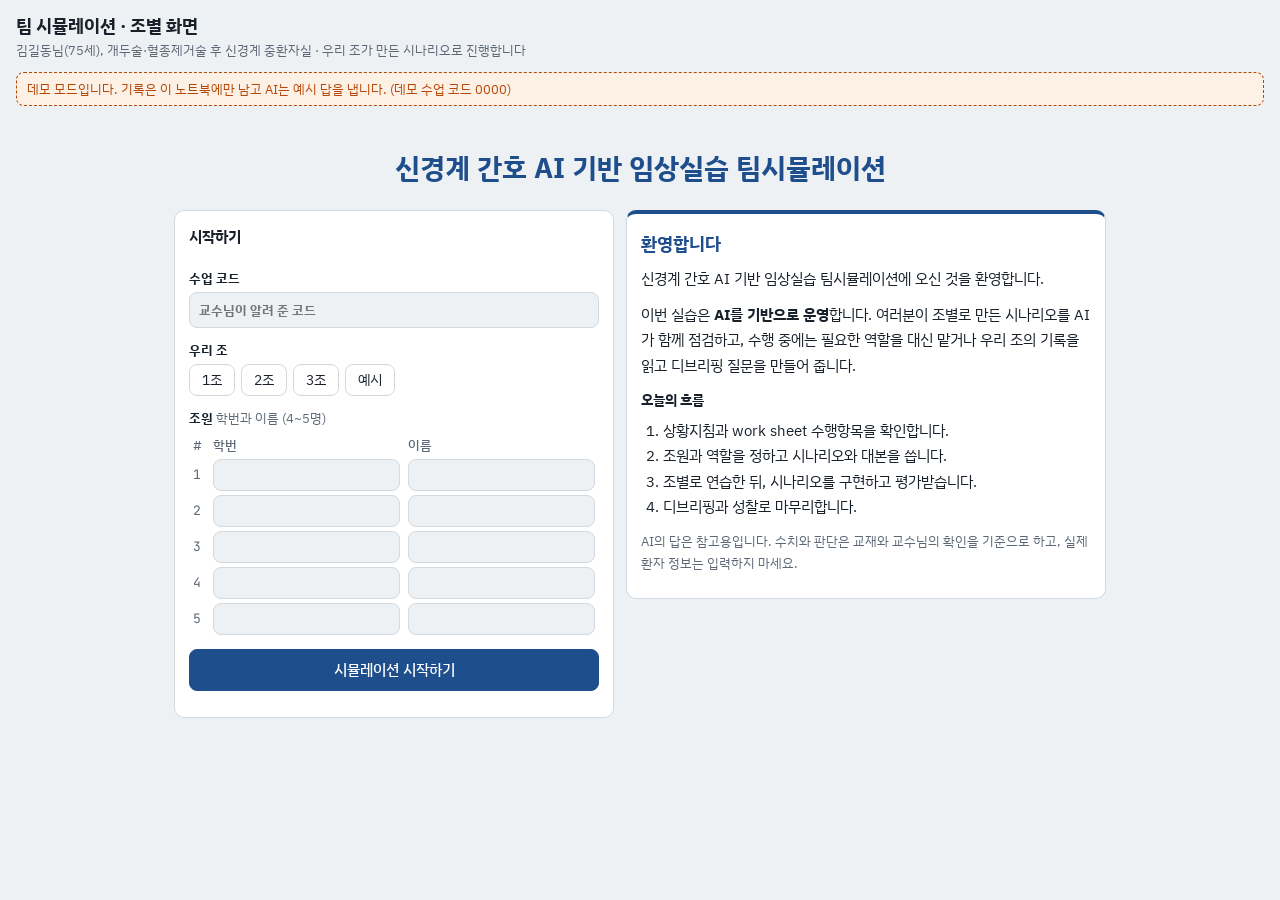
==== index.html @ f8edbc4a "Add files via upload" ====
<!DOCTYPE html>
<html lang="ko">
<head>
<meta charset="utf-8">
<meta name="viewport" content="width=device-width, initial-scale=1">
<title>팀 시뮬레이션 · 조별 화면</title>
<link rel="preconnect" href="https://fonts.googleapis.com">
<link rel="preconnect" href="https://fonts.gstatic.com" crossorigin>
<link href="https://fonts.googleapis.com/css2?family=IBM+Plex+Sans+KR:wght@400;500;700&family=JetBrains+Mono:wght@500;700&display=swap" rel="stylesheet">
<link rel="stylesheet" href="style.css">
</head>
<body>
<div class="wrap">
  <div class="bar">
    <div>
      <h1>팀 시뮬레이션 · 조별 화면</h1>
      <div class="sub">김길동님(75세), 개두술·혈종제거술 후 신경계 중환자실 · 우리 조가 만든 시나리오로 진행합니다</div>
    </div>
    <span class="sub" id="who"></span>
  </div>
  <details class="sched strip" id="schedBox" hidden>
    <summary><span class="lab">일정</span> <span id="schedNow"></span></summary>
    <div class="sub" style="margin:6px 0 2px">510호 · 13:00~17:00</div>
    <div id="schedule"></div>
  </details>
  <div class="demo" id="demoNote" hidden>데모 모드입니다. 기록은 이 노트북에만 남고 AI는 예시 답을 냅니다. (데모 수업 코드 0000)</div>

  <!-- login -->
  <div class="loginwrap" id="login">
    <h2 class="maintitle">신경계 간호 AI 기반 임상실습 팀시뮬레이션</h2>
    <section class="card login">
      <h2>시작하기</h2>
      <label for="code">수업 코드 <input type="text" id="code" inputmode="numeric" autocomplete="off" placeholder="교수님이 알려 준 코드"></label>
      <div>
        <div style="font-size:13px;font-weight:700;margin-bottom:4px">우리 조</div>
        <div class="slots" id="groupPick"></div>
      </div>
      <div>
        <div style="font-size:13px;font-weight:700;margin-bottom:4px">조원 <span class="sub" style="font-weight:400">학번과 이름 (4~5명)</span></div>
        <table class="members" id="members"><thead><tr><th scope="col">#</th><th scope="col">학번</th><th scope="col">이름</th></tr></thead><tbody></tbody></table>
      </div>
      <button class="btn" id="enterBtn" type="button">시뮬레이션 시작하기</button>
      <div class="status" id="loginStatus"></div>
    </section>
    <!-- 환영 인사: 문구는 여기서 바로 고치면 됩니다 -->
    <section class="card welcome" aria-labelledby="welcomeTitle">
      <h2 id="welcomeTitle">환영합니다</h2>
      <p>신경계 간호 AI 기반 임상실습 팀시뮬레이션에 오신 것을 환영합니다.</p>
      <p>이번 실습은 <b>AI를 기반으로 운영</b>합니다. 여러분이 조별로 만든 시나리오를 AI가 함께 점검하고, 수행 중에는 필요한 역할을 대신 맡거나 우리 조의 기록을 읽고 디브리핑 질문을 만들어 줍니다.</p>
      <h3>오늘의 흐름</h3>
      <ol>
        <li>상황지침과 work sheet 수행항목을 확인합니다.</li>
        <li>조원과 역할을 정하고 시나리오와 대본을 씁니다.</li>
        <li>조별로 연습한 뒤, 시나리오를 구현하고 평가받습니다.</li>
        <li>디브리핑과 성찰로 마무리합니다.</li>
      </ol>
      <p class="sub">AI의 답은 참고용입니다. 수치와 판단은 교재와 교수님의 확인을 기준으로 하고, 실제 환자 정보는 입력하지 마세요.</p>
    </section>
  </div>

  <!-- run: 일정 순서의 7단계 탭 -->
  <section id="runBody" class="stage" hidden>
    <nav class="stabs" role="tablist" id="stageTabs" aria-label="수업 단계"></nav>

    <!-- ① 오리엔테이션 -->
    <section class="stage" id="st1" role="tabpanel" hidden>
      <section class="case" aria-label="상황지침">
        <b>상황지침</b> <span class="sub">(술기평가 CPX work sheet · 뇌수술환자 신경계사정)</span>
        <p class="caseText"></p>
      </section>
      <div class="card">
        <h2>수행항목 1~37 <span class="sub">술기 확인 · work sheet</span></h2>
        <div class="skillref" id="skillRef"></div>
      </div>
    </section>

    <!-- ② 조 분배·역할·시나리오 작성 -->
    <section class="stage" id="st2" role="tabpanel" hidden>
      <div class="grid2">
        <div class="card" style="display:grid;gap:8px;align-content:start">
          <h2>조원 역할</h2>
          <div class="sub">역할: 의사, 간호사1(리더), 간호사2, 환자, 보호자. 4명인 조는 간호사 1명입니다.</div>
          <table class="members" id="roleTable"><thead><tr><th scope="col">#</th><th scope="col">조원</th><th scope="col">역할</th></tr></thead><tbody></tbody></table>
          <div class="row"><button class="btn" id="roleSave" type="button">역할 저장</button><span class="status" id="roleStatus"></span></div>
        </div>
        <div class="card" style="display:grid;gap:8px;align-content:start">
          <h2>시나리오 작성</h2>
          <p class="sub" style="margin:0">시나리오 카드의 순서대로 역할표, 장면, 대본을 쓰고 교수님께 제출합니다.</p>
          <div><a class="btn" id="cardLink" target="_blank" rel="noopener">시나리오 카드 열기</a></div>
          <h3 style="margin-top:6px">정해야 하는 사항</h3>
          <div class="sub">우리 조가 정한 항목을 체크하세요. 14:40 점검 때 함께 확인합니다.</div>
          <div id="decideList" style="display:grid;gap:4px"></div>
          <details class="refbox" open>
            <summary><b>학교 자료 기준</b> <span class="sub">의사진료지시서 · 욕창/낙상 측정도구</span></summary>
            <dl class="kv" id="refList"></dl>
          </details>
        </div>
      </div>
    </section>

    <!-- ③ 시나리오 점검 및 확인 -->
    <section class="stage" id="st3" role="tabpanel" hidden>
      <div class="card" id="scSummary" style="display:grid;gap:10px"></div>
    </section>

    <!-- ④ 조별 연습 / ⑤ 구현 및 평가: 같은 시뮬레이션 화면 -->
    <section class="stage" id="stSim" role="tabpanel" hidden>
      <div class="card peerbar" id="peerBar" hidden>
        <div class="row">
          <button class="slot" type="button" id="modeSelf" aria-pressed="true">우리 조 구현</button>
          <button class="slot" type="button" id="modePeer" aria-pressed="false">다른 조 평가</button>
        </div>
        <div class="sub">구현 순서: 1조 → 2조 → 3조 (조마다 약 15분). 우리 조 차례가 아니면 "다른 조 평가"를 누르고, 지금 구현하는 조를 골라 평가합니다. 세 조가 모두 끝나면 ⑥ 욕창·낙상 개인 평가로 갑니다.</div>
      </div>
      <div class="card" id="peerPanel" hidden></div>
      <div class="card runhead" id="runHead">
        <div>
          <div class="row"><b id="runKind" class="pill">연습 1회</b><span class="sub" id="runHint"></span></div>
        </div>
        <div class="row"><button class="btn ghost" id="newRunBtn" type="button">새 연습 회차 시작</button><span class="status" id="runStatus"></span></div>
      </div>
      <div class="card" id="simWait" hidden></div>
      <details class="case" id="simCase"><summary><b>상황지침</b></summary><p class="caseText"></p></details>
      <div class="run" id="simBody">
        <div style="display:grid;gap:12px">
          <div class="monitor" aria-label="환자 모니터">
            <div class="mhead">
              <span><b>김길동</b> <span id="mCase"></span> · <span id="mGroup"></span></span>
              <span class="mclock" id="mClock">14:00</span>
            </div>
            <div class="vitals">
              <div class="v hr" id="v-hr"><div class="lab"><span>HR (ECG)</span><span>/min</span></div><div class="num">--</div><div class="when">연결 전</div></div>
              <div class="v spo2" id="v-spo2"><div class="lab"><span>SpO₂</span><span>%</span></div><div class="num">--</div><div class="when">연결 전</div></div>
              <div class="v bp" id="v-bp"><div class="lab"><span>BP</span><span>mmHg</span></div><div class="num">--</div><div class="when"></div></div>
              <div class="v rr" id="v-rr"><div class="lab"><span>RR</span><span>/min</span></div><div class="num">--</div><div class="when"></div></div>
              <div class="v txt" id="v-gcs"><div class="lab"><span>GCS</span></div><div class="num">--</div><div class="when"></div></div>
              <div class="v txt" id="v-pupil"><div class="lab"><span>동공 R/L</span></div><div class="num">--</div><div class="when"></div></div>
              <div class="v txt" id="v-bst"><div class="lab"><span>BST</span><span>mg/dL</span></div><div class="num">--</div><div class="when"></div></div>
              <div class="v txt" id="v-bt"><div class="lab"><span>BT</span><span>℃</span></div><div class="num">--</div><div class="when"></div></div>
              <div class="v txt wide" id="v-lung"><div class="lab"><span>폐음 (청진)</span></div><div class="num">--</div><div class="when"></div></div>
            </div>
            <div class="measure">
              <button class="mbtn" data-m="ecg" type="button">심전도 연결</button>
              <button class="mbtn" data-m="spo2" type="button">산소포화도 연결</button>
              <button class="mbtn" data-m="pupil" type="button">동공반사 확인</button>
              <button class="mbtn" data-m="vs" type="button">활력징후 측정</button>
              <button class="mbtn" data-m="gcs" type="button">GCS 사정</button>
              <button class="mbtn" data-m="iicp" type="button">IICP 증상 확인</button>
              <button class="mbtn" data-m="lung" type="button">폐 청진</button>
              <button class="mbtn" data-m="bst" type="button">혈당 측정</button>
            </div>
          </div>

          <div class="card" style="display:grid;gap:8px">
            <div class="row" style="justify-content:space-between"><h2 style="margin:0">술기 체크리스트 <span class="sub">work sheet</span></h2><b id="skillCount" style="font-family:var(--font-mono)">0/37</b></div>
            <div class="sub">관찰하는 조원이 수행한 항목을 체크합니다. 모니터 버튼을 누르면 해당 항목은 자동으로 체크됩니다.</div>
            <div id="skillBox" class="skills"></div>
          </div>

          <div class="card" style="display:grid;gap:10px">
            <div class="scenebar">
              <div>
                <div class="sub">진행 (조 리더)</div>
                <div class="scenetitle" id="sceneTitle">장면 1</div>
              </div>
              <div class="steps" id="steps"></div>
              <div class="row">
                <button class="btn ghost" id="prevBtn" type="button">이전 장면</button>
                <button class="btn" id="nextBtn" type="button">다음 장면</button>
              </div>
            </div>
            <div class="row">
              <button class="btn ghost" id="startBtn" type="button">수행 시작</button>
              <span class="status">경과 <b id="elapsed" style="font-family:var(--font-mono)">00:00</b></span>
              <label class="chk"><input type="checkbox" id="memoToggle"> 우리 조 진행표 보기</label>
            </div>
            <dl class="memo" id="memo" hidden></dl>
          </div>
        </div>

        <div style="display:grid;gap:12px">
          <div class="card aibox">
            <h2>AI가 맡은 역할</h2>
            <div id="aiNone" class="empty" hidden>우리 조는 모든 역할을 학생이 맡았습니다.</div>
            <div id="aiArea" style="display:grid;gap:8px">
              <div class="slots" id="aiRoles"></div>
              <div class="aisay"><span class="who" id="aiWho">AI 역할</span><span id="aiText">간호사가 한 말을 아래에 입력하면 이 역할이 답합니다.</span></div>
              <form id="aiForm" class="row" style="flex-wrap:nowrap">
                <label for="aiInput" style="position:absolute;left:-9999px">간호사가 한 말</label>
                <input type="text" id="aiInput" placeholder="간호사가 한 말 (예: 어제 저녁 식사는 얼마나 드셨나요?)">
                <button class="btn ai" type="submit" id="aiSend">답하기</button>
              </form>
              <label class="chk"><input type="checkbox" id="speakToggle"> 답을 소리로 읽기</label>
            </div>
          </div>

          <div class="card" style="display:grid;gap:8px">
            <h2>관찰 메모</h2>
            <div class="row" style="flex-wrap:nowrap">
              <label for="noteBox" style="position:absolute;left:-9999px">관찰 메모</label>
              <input type="text" id="noteBox" placeholder="예: 보호자에게 혈당 결과를 설명함">
              <button class="btn ghost" id="noteBtn" type="button">기록</button>
            </div>
            <div class="loglist" id="logList"></div>
            <div class="status" id="syncStatus"></div>
          </div>
        </div>
      </div>
    </section>

    <!-- ⑥ 욕창·낙상 개인 평가 -->
    <section class="stage" id="st6" role="tabpanel" hidden>
      <section class="case" aria-label="욕창·낙상 체크용 상황지침">
        <b>상황지침</b> <span class="sub">(욕창·낙상 체크용 · 측정도구로 각자 평가합니다)</span>
        <p id="assessCase"></p>
      </section>
      <div class="grid2">
        <div class="card" style="display:grid;gap:8px;align-content:start">
          <h2>개인 평가 <span class="sub">Braden Scale · Morse Fall Scale</span></h2>
          <div class="sub">조원마다 "입력하기"를 눌러 각자 채점합니다. 모두 제출하기 전에는 다른 조원의 점수가 보이지 않습니다.</div>
          <div id="assessMembers" class="amembers"></div>
          <div id="assessForm" hidden></div>
          <div class="status" id="assessStatus"></div>
        </div>
        <div class="card" style="display:grid;gap:8px;align-content:start">
          <h2>조원 점수 비교 <span class="sub">조 최종 점수 정하기</span></h2>
          <div id="assessCompare"></div>
        </div>
      </div>
    </section>

    <!-- ⑦ 디브리핑 및 성찰 -->
    <section class="stage" id="st7" role="tabpanel" hidden>
      <div class="grid2">
        <div class="card" style="display:grid;gap:8px;align-content:start">
          <h2>디브리핑 <span class="sub">실습보고서 항목4 순서</span></h2>
          <div class="status" id="dbBasis"></div>
          <div id="peerResult" class="assessbox"></div>
          <div id="dbWait" hidden></div>
          <div id="dbMain" style="display:grid;gap:8px">
            <div id="fixed"></div>
            <div class="row"><button class="btn ai" id="debriefBtn" type="button">AI 디브리핑 질문 더 받기</button></div>
            <div class="debrief" id="debrief" hidden></div>
          </div>
        </div>
        <div class="card" style="display:grid;gap:10px;align-content:start">
          <h2>자기성찰 <span class="sub">실습보고서 항목5</span></h2>
          <div class="sub">여기 쓴 내용은 ⑧에서 실습보고서 초안을 복사할 때 함께 들어갑니다. 이 노트북에만 저장됩니다.</div>
          <div id="reflBox" class="refl"></div>
        </div>
      </div>
    </section>

    <!-- ⑧ 정리 및 마무리 -->
    <section class="stage" id="st8" role="tabpanel" hidden>
      <div class="card" style="display:grid;gap:10px;max-width:760px">
        <h2>정리 및 마무리</h2>
        <div class="status" id="closeBasis"></div>
        <ol class="qlist">
          <li>아래 버튼으로 실습보고서 초안을 복사해 보고서 파일에 붙여 넣습니다.</li>
          <li>항목3 간호과정과 간호기록지(S·O·A·P·I·E)를 수행 기록을 근거로 정리합니다.</li>
          <li>SBAR는 조가 미리 쓴 예상 인수인계입니다. 실제로 한 인수인계로 고쳐 씁니다.</li>
          <li>자기성찰의 나의 장점·보완할 점은 학생별로 작성합니다.</li>
        </ol>
        <div class="row"><button class="btn" id="copyBtn" type="button">실습보고서 초안 복사</button><span class="status" id="copyStatus"></span></div>
      </div>
    </section>
  </section>
</div>
<script src="config.js"></script>
<script src="common.js"></script>
<script>
(function(){
  const $ = id => document.getElementById(id);
  const pad = n => String(n).padStart(2,"0");
  const store = {
    get(k, d){ try{ const v = JSON.parse(localStorage.getItem(k)); return v == null ? d : v; }catch(e){ return d; } },
    set(k, v){ try{ localStorage.setItem(k, JSON.stringify(v)); }catch(e){} }
  };

  // 지금 시각 (확인용: 주소에 ?now=2026-11-11T15:10 을 붙이면 그 시각부터 흐름)
  const T0 = Date.now(), NOW_Q = (/[?&]now=([\d\-T:]+)/.exec(location.search) || [])[1];
  const nowD = () => { if (NOW_Q){ const d = new Date(NOW_Q); if (!isNaN(d)) return new Date(d.getTime() + Date.now() - T0); } return new Date(); };
  const dayKey = d => d.getFullYear() + "-" + pad(d.getMonth()+1) + "-" + pad(d.getDate());
  const hmOf = d => pad(d.getHours()) + ":" + pad(d.getMinutes());
  const WED = "2026-11-11", THU = "2026-11-12";

  const CARD_URL = "https://claude.ai/artifact/PKDr3mEF76buugYnXVXsKy";
  const ROLES = ["의사","간호사1(리더)","간호사2","환자","보호자"];
  const DECIDE = ["활력징후","동공반사 결과","GCS 및 의식상태","IICP 증상 여부","폐음 (crackle 또는 wheezing)","BST 수치에 따른 RI sliding 수치"];
  const STAGES = [
    {n:1, mark:"①", title:"오리엔테이션", time:"13:00"},
    {n:2, mark:"②", title:"역할·시나리오 작성", time:"13:20"},
    {n:3, mark:"③", title:"시나리오 점검", time:"14:40"},
    {n:4, mark:"④", title:"조별 연습", time:"15:00"},
    {n:5, mark:"⑤", title:"구현 및 평가", time:"15:40"},
    {n:6, mark:"⑥", title:"욕창·낙상 개인 평가", time:"⑤ 뒤"},
    {n:7, mark:"⑦", title:"디브리핑 및 성찰", time:"16:30"},
    {n:8, mark:"⑧", title:"정리 및 마무리", time:"16:50"}
  ];
  const WED_ROW_STAGE = [1,2,3,3,4,5,7,8]; // SCHEDULE 수요일 줄 → 단계 (휴식은 ③에 포함, ⑥ 개인 평가는 ⑤ 시간 안에서 학생이 엶)

  let code = "", group = null, sc = null, run = null, stage = 0, lastAuto = null, lastErr = "";
  const runs = {practice:null, eval:null};
  const queue = []; let sending = false;

  if (TS.DEMO) $("demoNote").hidden = false;
  try{ code = localStorage.getItem("teamSim:code") || ""; group = localStorage.getItem("teamSim:group"); }catch(e){}
  $("code").value = code;
  // 조별 카드 링크 (config.js CARD_URLS) → 없으면 원본 카드
  const cardUrl = () => ((window.TEAM_SIM_CONFIG || {}).CARD_URLS || {})[group] || CARD_URL;
  $("cardLink").href = cardUrl();
  $("cardLink").addEventListener("click", () => { $("cardLink").href = cardUrl(); });
  document.querySelectorAll(".caseText").forEach(p => p.textContent = TS.CASE.text);
  $("mCase").textContent = TS.CASE.short;
  $("assessCase").textContent = TS.ASSESS_CASE;
  [["의사 오더", TS.REF.order], ["RI sliding", TS.REF.ri]].forEach(([k, v]) => {
    const dt = document.createElement("dt"); dt.textContent = k; const dd = document.createElement("dd"); dd.textContent = v; $("refList").append(dt, dd);
  });

  // ---------- login ----------
  function drawGroups(){
    const box = $("groupPick"); box.innerHTML = "";
    TS.GROUPS.forEach(g => {
      const b = document.createElement("button"); b.type = "button"; b.className = "slot"; b.textContent = g.label;
      b.setAttribute("aria-pressed", String(g.id === group));
      b.onclick = () => { group = g.id; drawGroups(); };
      box.appendChild(b);
    });
  }
  drawGroups();

  // 조원 (학번·이름, 역할은 ②에서)
  let members = store.get("teamSim:members", []);
  (function drawMembers(){
    const tb = $("members").querySelector("tbody");
    for (let i=0;i<5;i++){
      const m = members[i] || {}, tr = document.createElement("tr");
      const n = document.createElement("td"); n.textContent = i+1;
      const a = document.createElement("td"), b = document.createElement("td");
      const id = document.createElement("input"); id.type = "text"; id.inputMode = "numeric"; id.autocomplete = "off"; id.className = "mId"; id.value = m.id || ""; id.setAttribute("aria-label", (i+1) + "번 조원 학번");
      const nm = document.createElement("input"); nm.type = "text"; nm.autocomplete = "off"; nm.className = "mName"; nm.value = m.name || ""; nm.setAttribute("aria-label", (i+1) + "번 조원 이름");
      a.appendChild(id); b.appendChild(nm); tr.append(n, a, b); tb.appendChild(tr);
    }
  })();
  function readMembers(){
    const ids = [...document.querySelectorAll("#members .mId")], names = [...document.querySelectorAll("#members .mName")];
    const list = [], half = [];
    ids.forEach((el,i) => {
      const id = el.value.trim(), name = names[i].value.trim();
      if (id && name){ const old = members.find(o => o.id === id) || {}; list.push({id, name, role: old.role || ""}); }
      else if (id || name) half.push(i+1);
    });
    return {list, half};
  }
  const membersText = () => "조원: " + members.map(m => m.id + " " + m.name + (m.role ? " [" + m.role + "]" : "")).join(", ");
  const groupLabel = () => (TS.GROUPS.find(g => g.id === group) || {}).label || "";
  const setWho = () => $("who").textContent = groupLabel() + (sc && sc.groupName ? " · " + sc.groupName : "");

  // 일정 줄: 지금·다음 일정, 펼치면 전체
  function drawSchedule(){
    const now = nowD(), today = dayKey(now), hm = hmOf(now);
    const days = TS.SCHEDULE.filter(d => d.date === today);
    const show = days.length ? days : TS.SCHEDULE;
    const sum = $("schedNow"); sum.innerHTML = "";
    const put = (txt, cls) => { const s = document.createElement(cls === "b" ? "b" : "span"); if (cls && cls !== "b") s.className = cls; s.textContent = txt; sum.appendChild(s); };
    if (!days.length){ put("11/11(수) · 11/12(목) 일정 보기", "nx"); }
    else {
      const rows = days[0].rows, cur = rows.find(r => hm >= r[0] && hm < r[1]), nxt = rows.find(r => r[0] > hm);
      if (cur){ put("지금 " + cur[0] + "~" + cur[1] + " ", ""); put(cur[2], "b"); }
      else if (nxt) put("수업 전 ", "");
      else put("오늘 일정이 끝났습니다", "");
      if (nxt) put(" · 다음 " + nxt[0] + " " + nxt[2], "nx");
    }
    const box = $("schedule"); box.innerHTML = "";
    show.forEach(d => {
      const h = document.createElement("h3"); h.textContent = d.label; box.appendChild(h);
      const t = document.createElement("table");
      d.rows.forEach(([s,e,txt,note]) => {
        const tr = document.createElement("tr"); if (d.date === today && hm >= s && hm < e) tr.className = "now";
        const a = document.createElement("td"); a.textContent = s + "~" + e;
        const b = document.createElement("td"); b.textContent = txt;
        if (note){ const n = document.createElement("div"); n.className = "note"; n.textContent = note; b.appendChild(n); }
        tr.append(a, b); t.appendChild(tr);
      });
      box.appendChild(t);
    });
  }
  drawSchedule();

  $("enterBtn").addEventListener("click", async () => {
    code = $("code").value.trim();
    if (!code || !group){ $("loginStatus").textContent = "수업 코드와 조를 고르세요."; return; }
    const rm = readMembers();
    if (rm.half.length){ $("loginStatus").textContent = rm.half.join(", ") + "번 줄의 학번과 이름을 모두 쓰세요."; return; }
    if (!rm.list.length){ $("loginStatus").textContent = "조원의 학번과 이름을 쓰세요."; return; }
    members = rm.list;
    $("enterBtn").disabled = true; $("loginStatus").textContent = "불러오는 중…";
    const r = await TS.call("getScenario", {code, g:group});
    $("enterBtn").disabled = false;
    if (!r.ok){ $("loginStatus").textContent = TS.errText(r.error); return; }
    // 13:00에는 시나리오가 없으므로 확정 여부는 ③④⑤에서 확인
    sc = r.scenario || null;
    try{ localStorage.setItem("teamSim:code", code); localStorage.setItem("teamSim:group", group); }catch(e){}
    store.set("teamSim:members", members);
    $("login").hidden = true; $("runBody").hidden = false; $("schedBox").hidden = false;
    setWho(); drawSkillRef();
    lastAuto = stageForNow();
    showStage(lastAuto || (dayKey(nowD()) === THU ? 4 : 1));
  });

  // ---------- 단계 탭 ----------
  function stageForNow(){
    const d = nowD(), hm = hmOf(d);
    if (dayKey(d) !== WED) return null; // 목요일은 세부 일정 미정 → 처음에 ④를 열고 학생이 고름
    const rows = TS.SCHEDULE.find(x => x.date === WED).rows;
    if (hm < rows[0][0]) return 1;
    const i = rows.findIndex(r => hm >= r[0] && hm < r[1]);
    return i >= 0 ? WED_ROW_STAGE[i] : 7;
  }
  function drawTabs(){
    const nav = $("stageTabs"); nav.innerHTML = "";
    const thu = dayKey(nowD()) === THU, auto = stageForNow();
    STAGES.filter(s => !thu || s.n >= 4).forEach(s => {
      const b = document.createElement("button"); b.type = "button"; b.className = "stab"; b.setAttribute("role", "tab");
      b.setAttribute("aria-selected", String(s.n === stage));
      b.setAttribute("aria-controls", s.n === 4 || s.n === 5 ? "stSim" : "st" + s.n);
      const t = document.createElement("span"); t.className = "tt"; t.textContent = s.mark + " " + s.title;
      const m = document.createElement("small"); m.textContent = (thu ? "" : s.time) + (s.n === auto ? " · 지금" : "");
      b.append(t, m); b.onclick = () => showStage(s.n); nav.appendChild(b);
    });
  }
  function showStage(n){
    stage = n; drawTabs();
    ["st1","st2","st3","stSim","st6","st7","st8"].forEach(id => $(id).hidden = true);
    if (n === 4 || n === 5){ $("stSim").hidden = false; enterSim(n === 5 ? "eval" : "practice"); }
    else $("st" + n).hidden = false;
    if (n === 2) drawPrep();
    if (n === 3) drawSummary();
    if (n === 6) drawAssess();
    if (n === 7) drawDebrief();
    if (n === 8) drawClose();
  }
  // 수업 날에는 시각이 바뀌면 그 단계 탭을 엶 (그 사이에는 학생이 다른 탭을 눌러 볼 수 있음)
  setInterval(() => {
    drawSchedule();
    if ($("runBody").hidden) return;
    const s = stageForNow();
    if (s && s !== lastAuto){ lastAuto = s; showStage(s); } else drawTabs();
  }, 30000);

  // 시나리오 확정 전 안내
  async function reloadScenario(){
    const r = await TS.call("getScenario", {code, g:group});
    if (!r.ok){ lastErr = TS.errText(r.error); return false; }
    lastErr = "";
    if (r.scenario){ sc = r.scenario; setWho(); return true; }
    return false;
  }
  function waitBox(el, what){
    el.innerHTML = "";
    const d = document.createElement("div"); d.className = "waitbox";
    const h = document.createElement("b"); h.textContent = "교수님 확인 중";
    const p = document.createElement("p"); p.textContent = "교수님이 우리 조 시나리오를 확인하고 있습니다. " + what + " 확정되었다고 들으면 새로고침을 누르세요.";
    const b = document.createElement("button"); b.type = "button"; b.className = "btn"; b.textContent = "새로고침";
    const s = document.createElement("span"); s.className = "status";
    b.onclick = async () => {
      b.disabled = true; s.textContent = "확인 중…";
      const ok = await reloadScenario();
      b.disabled = false;
      if (ok) showStage(stage); else s.textContent = lastErr || "아직 확정되지 않았습니다.";
    };
    const r = document.createElement("div"); r.className = "row"; r.append(b, s);
    d.append(h, p, r); el.appendChild(d);
  }

  // ---------- ① 술기 확인 ----------
  function drawSkillRef(){
    const box = $("skillRef"); box.innerHTML = "";
    TS.SKILLS.forEach(s => {
      const h = document.createElement("h3"); h.textContent = s.sec + " (" + s.items[0][0] + "~" + s.items[s.items.length-1][0] + ")" + (s.indiv ? " · ⑥ 개인 평가로 측정도구를 이용해 각자 평가" : " · 팀 시뮬레이션");
      const ol = document.createElement("ol"); ol.start = s.items[0][0];
      s.items.forEach(([, txt]) => { const li = document.createElement("li"); li.textContent = txt; ol.appendChild(li); });
      box.append(h, ol);
    });
  }

  // ---------- ② 역할·시나리오 작성 ----------
  function drawPrep(){
    const tb = $("roleTable").querySelector("tbody"); tb.innerHTML = "";
    members.forEach((m, i) => {
      const tr = document.createElement("tr");
      const n = document.createElement("td"); n.textContent = i+1;
      const a = document.createElement("td"); a.textContent = m.id + " " + m.name;
      const b = document.createElement("td");
      const sel = document.createElement("select"); sel.className = "rolesel"; sel.setAttribute("aria-label", m.name + " 역할");
      ["", ...ROLES].forEach(r => { const o = document.createElement("option"); o.value = r; o.textContent = r || "역할 고르기"; sel.appendChild(o); });
      sel.value = m.role || ""; sel.onchange = () => { m.role = sel.value; $("roleStatus").textContent = "저장하지 않음"; };
      b.appendChild(sel); tr.append(n, a, b); tb.appendChild(tr);
    });
    const key = "teamSim:decide:" + group, done = store.get(key, []);
    const box = $("decideList"); box.innerHTML = "";
    DECIDE.forEach((t, i) => {
      const lab = document.createElement("label"); lab.className = "chk";
      const cb = document.createElement("input"); cb.type = "checkbox"; cb.checked = !!done[i];
      cb.onchange = () => { done[i] = cb.checked; store.set(key, done); };
      lab.append(cb, document.createTextNode(t)); box.appendChild(lab);
    });
  }
  $("roleSave").addEventListener("click", () => {
    const used = members.map(m => m.role).filter(Boolean);
    const dup = used.filter((r, i) => used.indexOf(r) !== i);
    store.set("teamSim:members", members);
    // 이미 시작한 회차가 있으면 바뀐 역할을 교수님 화면에도 보냄
    [runs.practice, runs.eval].forEach(r => { if (r) addLog("members", membersText(), r); });
    $("roleStatus").textContent = dup.length ? "저장했습니다. 같은 역할이 두 번 있습니다: " + [...new Set(dup)].join(", ")
      : used.length < members.length ? "저장했습니다. 역할을 고르지 않은 조원이 있습니다." : "저장했습니다.";
  });

  // ---------- ③ 시나리오 점검 ----------
  function drawSummary(){
    const box = $("scSummary"); box.innerHTML = "";
    if (!sc){ waitBox(box, "확정되면 점검 질문과 장면별 수치, RI sliding, 역할이 여기에 나옵니다."); return; }
    const el = (tag, txt, cls) => { const e = document.createElement(tag); if (txt != null) e.textContent = txt; if (cls) e.className = cls; return e; };
    const head = el("div", null, "row"); head.style.justifyContent = "space-between";
    const h = el("h2", "우리 조 시나리오" + (sc.groupName ? " · " + sc.groupName : "")); h.style.margin = "0";
    const rb = el("button", "최신 내용 다시 불러오기", "btn ghost"); rb.type = "button";
    rb.onclick = async () => { rb.disabled = true; await reloadScenario(); rb.disabled = false; drawSummary(); };
    head.append(h, rb); box.appendChild(head);
    box.appendChild(el("div", "교수님이 확정한 내용입니다. 14:40~14:50에 조원과 함께 확인하고, 14:50~15:00은 휴식입니다.", "sub"));
    // 점검 질문 (AI가 만들고 교수님이 확정) → 조가 답을 써서 교수님 화면으로 보냄
    const qs = (sc.questions || []).filter(Boolean);
    if (qs.length){
      const qk = "teamSim:checkAns:" + group, saved = store.get(qk, {});
      const qbox = el("div", null, "qcheck");
      qbox.append(el("h3", "점검 질문 " + qs.length + "개"), el("div", "조원과 이야기한 뒤 근거를 들어 답을 쓰고 보내세요. 교수님 화면에 보입니다.", "sub"));
      qs.forEach((q, i) => {
        const item = el("div", null, "qitem");
        const ta = document.createElement("textarea"); ta.rows = 2; ta.value = saved[i] || ""; ta.setAttribute("aria-label", "점검 질문 " + (i+1) + " 답");
        ta.oninput = () => { saved[i] = ta.value; store.set(qk, saved); };
        item.append(el("b", (i+1) + ". " + q), ta); qbox.appendChild(item);
      });
      const row = el("div", null, "row");
      const send = el("button", "답 보내기", "btn"); send.type = "button";
      const st = el("span", null, "status");
      send.onclick = () => {
        const ans = qs.map((q, i) => String(saved[i] || "").trim());
        if (ans.some(a => !a)){ st.textContent = "모든 질문에 답을 쓰세요."; return; }
        const r = checkRun();
        qs.forEach((q, i) => addLog("checkAnswer", `점검 답 ${i+1}: ${q} → ${ans[i]}`, r));
        st.textContent = "교수님 화면으로 보냈습니다. 고쳐서 다시 보내도 됩니다.";
      };
      row.append(send, st); qbox.appendChild(row);
      box.appendChild(qbox);
    }
    const roles = el("div"); roles.appendChild(el("h3", "역할"));
    const ul = el("ul", null, "rolelist");
    (sc.roles || []).forEach(r => { const li = el("li"); li.append(el("b", r.role), document.createTextNode(" · " + (r.aiPlays ? "AI가 맡음" : (r.student || "학생")))); ul.appendChild(li); });
    roles.appendChild(ul); box.appendChild(roles);
    if (sc.ri){ const ri = el("div"); ri.append(el("h3", "RI sliding scale"), el("div", sc.ri, "ribox")); box.appendChild(ri); }
    const grid = el("div", null, "scgrid");
    sc.scenes.forEach((s, i) => {
      const c = el("div", null, "scene");
      c.appendChild(el("h3", "장면 " + (i+1) + " · " + s.title + (s.time ? " (" + s.time + ")" : "")));
      if (s.event) c.appendChild(el("div", s.event));
      const dl = el("dl", null, "kv");
      TS.VKEYS.forEach(([k, label]) => { const v = s.vitals && s.vitals[k]; if (!v) return; dl.append(el("dt", label.replace(/ \(.*\)$/, "")), el("dd", v)); });
      if (i === TS.INSULIN_SCENE && sc.ri) dl.append(el("dt", "RI sliding"), el("dd", sc.ri));
      c.appendChild(dl);
      if (s.script){ const d = el("details"); d.append(el("summary", "대본"), el("div", s.script, "script")); c.appendChild(d); }
      grid.appendChild(c);
    });
    box.appendChild(grid);
  }

  // ---------- ④ 연습 · ⑤ 평가 ----------
  const pKey = () => "teamSim:practiceNo:" + group + ":" + dayKey(nowD());
  function newRun(kind){
    let no = 0;
    if (kind === "practice"){ no = store.get(pKey(), 0) + 1; store.set(pKey(), no); }
    const label = kind === "eval" ? "평가" : "연습 " + no + "회";
    run = {id: group + "-" + (kind === "eval" ? "eval" : "p" + no) + "-" + Date.now(), kind, label, scene:0, measured:{}, log:[], startedAt:null, aiRole:null, aiHist:{}, skills:{}, aiDebrief:""};
    runs[kind] = run;
    addLog("run", "회차: " + label); // 서버에는 문장만 저장되므로 회차 종류를 기록 문장으로 남김
    if (members.length) addLog("members", membersText());
  }
  // ③ 점검 질문 답을 보낼 기록 묶음 (연습·평가 회차와 따로)
  function checkRun(){
    if (!runs.check){
      runs.check = {id: group + "-check-" + Date.now(), kind:"check", label:"시나리오 점검", scene:0, measured:{}, log:[], startedAt:null, aiRole:null, aiHist:{}, skills:{}, aiDebrief:""};
      addLog("run", "회차: 시나리오 점검", runs.check);
      if (members.length) addLog("members", membersText(), runs.check);
    }
    return runs.check;
  }
  // ⑤ 구현 및 평가: 우리 조 차례가 아니면 다른 조를 평가
  let peerMode = false, peerTarget = null, peersCache = [];
  $("modeSelf").addEventListener("click", () => { peerMode = false; enterSim("eval"); });
  $("modePeer").addEventListener("click", () => { peerMode = true; enterSim("eval"); });
  function drawPeer(){
    const box = $("peerPanel"); box.innerHTML = "";
    const el = (tag, txt, cls) => { const e = document.createElement(tag); if (txt != null) e.textContent = txt; if (cls) e.className = cls; return e; };
    const others = TS.GROUPS.filter(g => g.id !== group && g.id !== "ex");
    if (!peerTarget || !others.find(g => g.id === peerTarget)) peerTarget = others[0] ? others[0].id : null;
    box.append(el("h2", "다른 조 평가"), el("div", "지금 구현하는 조를 고르고, 본 대로 술기를 체크한 뒤 잘한 점과 보완할 점을 한마디씩 씁니다. 평가는 교수님과 그 조에게 보입니다.", "sub"));
    const slots = el("div", null, "slots");
    others.forEach(g => { const b = el("button", g.label, "slot"); b.type = "button"; b.setAttribute("aria-pressed", String(g.id === peerTarget)); b.onclick = () => { peerTarget = g.id; drawPeer(); }; slots.appendChild(b); });
    box.appendChild(slots);
    if (!peerTarget) return;
    const key = "teamSim:peer:" + group + ">" + peerTarget, d = store.get(key, {items:[], good:"", fix:""});
    const save = () => store.set(key, d);
    const cnt = el("b", null); cnt.style.fontFamily = "var(--font-mono)";
    const upd = () => cnt.textContent = d.items.length + "/" + TS.SKILL_TOTAL;
    const head = el("div", null, "row"); head.style.justifyContent = "space-between";
    head.append(el("h3", TS.groupLabelOf(peerTarget) + " 술기 체크 (work sheet)"), cnt); box.appendChild(head);
    const sk = el("div", null, "skills");
    TS.SIM_SKILLS.forEach(s => {
      const det = el("details"); det.open = true; det.appendChild(el("summary", s.sec));
      s.items.forEach(([no, txt]) => {
        const lab = el("label", null, "chk skill"); const cb = document.createElement("input"); cb.type = "checkbox"; cb.checked = d.items.includes(no);
        cb.onchange = () => { d.items = d.items.filter(x => x !== no); if (cb.checked) d.items.push(no); d.items.sort((a, b) => a - b); save(); upd(); };
        lab.append(cb, el("b", no + "."), document.createTextNode(" " + txt)); det.appendChild(lab);
      });
      sk.appendChild(det);
    });
    box.appendChild(sk); upd();
    const f = (label, k) => { const lab = el("label", null, "fld"); const ta = document.createElement("textarea"); ta.rows = 2; ta.value = d[k] || ""; ta.oninput = () => { d[k] = ta.value; save(); }; lab.append(el("span", label), ta); return lab; };
    const refl = el("div", null, "refl"); refl.append(f("잘한 점", "good"), f("보완할 점", "fix")); box.appendChild(refl);
    const row = el("div", null, "row"); const send = el("button", TS.groupLabelOf(peerTarget) + " 평가 보내기", "btn"); send.type = "button"; const st = el("span", null, "status");
    send.onclick = async () => {
      if (!d.good.trim() || !d.fix.trim()){ st.textContent = "잘한 점과 보완할 점을 한마디씩 쓰세요."; return; }
      send.disabled = true; st.textContent = "보내는 중…";
      const r = await TS.call("peer", {code, from:group, to:peerTarget, items:d.items, good:d.good.trim(), fix:d.fix.trim()});
      send.disabled = false;
      st.textContent = r.ok ? "보냈습니다. 고쳐서 다시 보내면 마지막 것으로 바뀝니다." : TS.errText(r.error);
    };
    row.append(send, st); box.appendChild(row);
  }
  async function loadPeers(){
    const r = await TS.call("peerFor", {code, g:group});
    if (r.ok) peersCache = r.peers || [];
    return peersCache;
  }
  function drawPeerResult(){
    const box = $("peerResult"); box.innerHTML = "";
    const h = document.createElement("b"); h.textContent = "다른 조가 평가한 우리 조"; box.appendChild(h);
    if (!peersCache.length){ const d = document.createElement("div"); d.textContent = "아직 받은 평가가 없습니다."; box.appendChild(d); return; }
    peersCache.forEach(p => { const d = document.createElement("div"); d.textContent = TS.peerText(p); box.appendChild(d); });
  }
  function enterSim(kind){
    const ev = kind === "eval";
    $("peerBar").hidden = !ev;
    $("modeSelf").setAttribute("aria-pressed", String(!peerMode)); $("modePeer").setAttribute("aria-pressed", String(peerMode));
    if (ev && peerMode){
      ["runHead","simBody","simCase","simWait"].forEach(id => $(id).hidden = true);
      $("peerPanel").hidden = false; drawPeer(); return;
    }
    $("peerPanel").hidden = true;
    if (!sc){
      $("runHead").hidden = true; $("simBody").hidden = true; $("simCase").hidden = true; $("simWait").hidden = false;
      waitBox($("simWait"), "확정되면 여기서 시뮬레이션을 시작합니다.");
      return;
    }
    $("runHead").hidden = false; $("simBody").hidden = false; $("simCase").hidden = false; $("simWait").hidden = true;
    if (!runs[kind]) newRun(kind);
    run = runs[kind];
    drawRunHead(); render(); drawSkills(); $("elapsed").textContent = elapsed();
  }
  function drawRunHead(){
    const ev = run.kind === "eval";
    $("runKind").textContent = run.label; $("runKind").className = "pill " + (ev ? "eval" : "prac");
    $("runHint").textContent = ev ? "이 회차가 교수님 현황과 실습보고서의 기준입니다." : "최소 2회 연습합니다. 한 회차를 마치면 새 회차를 시작하세요.";
    $("newRunBtn").textContent = ev ? "평가 다시 시작" : "새 연습 회차 시작";
    $("runStatus").textContent = "";
    armed = false;
  }
  let armed = false, armTimer = null;
  $("newRunBtn").addEventListener("click", () => {
    if (run.kind === "practice"){
      if (!run.startedAt){ $("runStatus").textContent = "이번 회차를 아직 시작하지 않았습니다."; return; }
      newRun("practice"); drawRunHead(); render(); drawSkills(); $("elapsed").textContent = elapsed();
      $("runStatus").textContent = run.label + "를 시작합니다.";
      return;
    }
    // 평가는 한 번 더 눌러야 다시 시작 (실수 방지)
    if (!armed){ armed = true; $("newRunBtn").textContent = "한 번 더 누르면 평가 기록을 새로 시작"; clearTimeout(armTimer); armTimer = setTimeout(drawRunHead, 4000); return; }
    clearTimeout(armTimer); newRun("eval"); drawRunHead(); render(); drawSkills(); $("elapsed").textContent = elapsed();
    $("runStatus").textContent = "평가 기록을 새로 시작했습니다.";
  });

  // ---------- 술기 체크리스트 ----------
  function startIfNeeded(){ if (!run.startedAt){ run.startedAt = Date.now(); addLog("scene", "수행 시작"); } }
  function setSkill(no, on){
    if (!!run.skills[no] === on) return;
    startIfNeeded();
    run.skills[no] = on;
    const it = TS.SKILLS.flatMap(s => s.items).find(x => x[0] === no);
    addLog("skill", `술기 ${on ? "체크" : "해제"} ${no}. ${it ? it[1] : ""}`);
    drawSkills();
  }
  function drawSkills(){
    const box = $("skillBox"); box.innerHTML = "";
    let n = 0;
    const firstOpen = (TS.SIM_SKILLS.find(x => x.items.some(it => !run.skills[it[0]])) || {}).sec;
    TS.SIM_SKILLS.forEach(s => {
      const done = s.items.filter(it => run.skills[it[0]]).length; n += done;
      const det = document.createElement("details"); det.open = s.sec === firstOpen;
      const sum = document.createElement("summary"); sum.textContent = `${s.sec} · ${done}/${s.items.length}`; det.appendChild(sum);
      s.items.forEach(([no, txt]) => {
        const lab = document.createElement("label"); lab.className = "chk skill";
        const cb = document.createElement("input"); cb.type = "checkbox"; cb.checked = !!run.skills[no];
        cb.onchange = () => setSkill(no, cb.checked);
        const b = document.createElement("b"); b.textContent = no + ".";
        lab.append(cb, b, document.createTextNode(" " + txt)); det.appendChild(lab);
      });
      box.appendChild(det);
    });
    $("skillCount").textContent = n + "/" + TS.SKILL_TOTAL;
  }
  const elapsed = (r) => { r = r || run; if (!r || !r.startedAt) return "00:00"; const s = Math.floor((Date.now()-r.startedAt)/1000); return pad(Math.floor(s/60))+":"+pad(s%60); };
  setInterval(() => { if (run && run.startedAt) $("elapsed").textContent = elapsed(); }, 1000);

  function addLog(kind, text, r){
    r = r || run;
    const e = {t: elapsed(r), scene: r.scene+1, kind, text};
    r.log.push(e); queue.push({runId: r.id, e});
    if (r === run) drawLog();
    flush();
  }
  async function flush(){
    if (sending || !queue.length) return;
    sending = true;
    const rid = queue[0].runId, batch = [];
    while (queue.length && queue[0].runId === rid) batch.push(queue.shift().e);
    const r = await TS.call("log", {code, g:group, runId:rid, entries:batch});
    sending = false;
    if (!r.ok){ queue.unshift(...batch.map(e => ({runId:rid, e}))); $("syncStatus").textContent = "교수님 화면으로 보내지 못한 기록 " + queue.length + "개 · 잠시 뒤 다시 보냅니다"; setTimeout(flush, 8000); }
    else { $("syncStatus").textContent = "교수님 화면으로 전송됨"; if (queue.length) flush(); }
  }
  function drawLog(){
    const L = $("logList"); L.innerHTML = "";
    run.log.filter(e => e.kind !== "run" && e.kind !== "members").slice().reverse().forEach(e => {
      const d = document.createElement("div"); const t = document.createElement("span"); t.className = "t"; t.textContent = e.t + " · 장면" + e.scene;
      d.append(t, document.createTextNode(e.text)); L.appendChild(d);
    });
  }
  function setV(id, val, when, stale){ const el = $(id); el.querySelector(".num").textContent = val; el.querySelector(".when").textContent = when; el.classList.toggle("stale", !!stale); }
  function render(){
    const S = sc.scenes[run.scene], V = S.vitals;
    $("mGroup").textContent = sc.groupName || "";
    $("mClock").textContent = S.time || "--:--";
    // 심전도·산소포화도는 연결한 뒤부터 연속으로 보임
    setV("v-hr", run.measured.hr ? (V.hr || "--") : "--", run.measured.hr ? "연속" : "연결 전");
    setV("v-spo2", run.measured.spo2 ? (V.spo2 || "--") : "--", run.measured.spo2 ? "연속" : "연결 전");
    [["bp","v-bp"],["rr","v-rr"],["bt","v-bt"],["gcs","v-gcs"],["pupil","v-pupil"],["bst","v-bst"],["lung","v-lung"]].forEach(([k,id]) => {
      const m = run.measured[k];
      if (!m) setV(id, "--", "측정 전", false);
      else setV(id, m.val, (m.scene === run.scene ? "방금 측정 " : "이전 장면 값 ") + m.time, m.scene !== run.scene);
    });
    $("sceneTitle").textContent = `장면 ${run.scene+1} · ${S.title}`;
    const st = $("steps"); st.innerHTML = "";
    sc.scenes.forEach((_,i) => { const d = document.createElement("span"); d.className = "step" + (i===run.scene ? " on" : i<run.scene ? " past" : ""); st.appendChild(d); });
    $("prevBtn").disabled = run.scene === 0; $("nextBtn").disabled = run.scene === sc.scenes.length-1;
    const memo = $("memo"); memo.innerHTML = "";
    [["일어나는 일",S.event],["단서",S.cues],["기대 간호 행동",S.expected],["다음 장면 조건",S.advance],["환자 모습",V.look],["RI sliding scale",run.scene === TS.INSULIN_SCENE ? sc.ri : ""],["대본",S.script]].forEach(([k,v]) => {
      if (!v) return; const dt = document.createElement("dt"); dt.textContent = k; const dd = document.createElement("dd"); dd.textContent = v; memo.append(dt, dd);
    });
    memo.hidden = !$("memoToggle").checked;
    const ais = (sc.roles || []).filter(r => r.aiPlays);
    $("aiNone").hidden = ais.length > 0; $("aiArea").hidden = ais.length === 0;
    if (ais.length && (!run.aiRole || !ais.find(r => r.role === run.aiRole))) run.aiRole = ais[0].role;
    const ar = $("aiRoles"); ar.innerHTML = "";
    ais.forEach(r => {
      const b = document.createElement("button"); b.type = "button"; b.className = "slot"; b.textContent = r.role;
      b.setAttribute("aria-pressed", String(r.role === run.aiRole));
      b.onclick = () => { run.aiRole = r.role; render(); };
      ar.appendChild(b);
    });
    if (run.aiRole) $("aiWho").textContent = run.aiRole;
    $("aiText").textContent = "간호사가 한 말을 아래에 입력하면 이 역할이 답합니다.";
    drawLog();
  }
  $("memoToggle").addEventListener("change", () => $("memo").hidden = !$("memoToggle").checked);
  $("prevBtn").addEventListener("click", () => { if (run.scene > 0){ run.scene--; addLog("scene", "장면 " + (run.scene+1) + "로 되돌림"); render(); } });
  $("nextBtn").addEventListener("click", () => { if (run.scene < sc.scenes.length-1){ run.scene++; addLog("scene", "장면 " + (run.scene+1) + " 시작 (" + sc.scenes[run.scene].title + ")"); render(); } });
  $("startBtn").addEventListener("click", () => startIfNeeded());
  document.querySelectorAll(".mbtn").forEach(b => b.addEventListener("click", () => {
    startIfNeeded();
    const V = sc.scenes[run.scene].vitals, time = sc.scenes[run.scene].time || "";
    const rec = k => run.measured[k] = {val: V[k] || "--", scene: run.scene, time};
    const m = b.dataset.m;
    if (m === "ecg"){ rec("hr"); addLog("measure", "측정: 심전도 연결, HR " + V.hr); }
    if (m === "spo2"){ rec("spo2"); addLog("measure", "측정: 산소포화도 측정기 연결, SpO₂ " + V.spo2); }
    if (m === "vs"){ rec("bp"); rec("rr"); rec("bt"); addLog("measure", `측정: 활력징후 BP ${V.bp}, RR ${V.rr}, BT ${V.bt}` + (run.measured.hr ? `, HR(심전도) ${V.hr}` : "")); }
    if (m === "gcs"){ rec("gcs"); addLog("measure", "측정: GCS " + V.gcs); }
    if (m === "pupil"){ rec("pupil"); addLog("measure", "측정: 동공 " + V.pupil); }
    if (m === "iicp"){ addLog("measure", "측정: IICP 증상(오심·구토·두통) 확인 · " + (V.iicp || "--")); }
    if (m === "lung"){ rec("lung"); addLog("measure", "측정: 폐음 " + V.lung); }
    if (m === "bst"){ rec("bst"); addLog("measure", "측정: 혈당 " + V.bst); }
    // work sheet 항목 자동 체크
    ({ecg:[3], spo2:[4], pupil:[5], vs:[6], gcs:[7,8,9], iicp:[10], lung:[11]}[m] || []).forEach(no => setSkill(no, true));
    render();
  }));
  $("noteBtn").addEventListener("click", () => { const v = $("noteBox").value.trim(); if (!v) return; addLog("note", "메모: " + v); $("noteBox").value = ""; });
  $("noteBox").addEventListener("keydown", e => { if (e.key === "Enter" && !e.isComposing){ e.preventDefault(); $("noteBtn").click(); } });

  // ---------- AI role ----------
  function speak(text){
    if (!$("speakToggle").checked) return;
    try{ const u = new SpeechSynthesisUtterance(text); u.lang = "ko-KR"; speechSynthesis.cancel(); speechSynthesis.speak(u); }catch(e){}
  }
  $("aiForm").addEventListener("submit", async e => {
    e.preventDefault();
    const said = $("aiInput").value.trim(); if (!said) return;
    const r = sc.roles.find(x => x.role === run.aiRole); if (!r) return;
    const R = run, hist = R.aiHist[r.role] || (R.aiHist[r.role] = []);
    hist.push("간호사: " + said); addLog("ai", `간호사 → ${r.role}: ${said}`, R);
    $("aiInput").value = ""; $("aiSend").disabled = true; $("aiText").textContent = "…";
    const measured = Object.entries(R.measured).map(([k,v]) => k + " " + v.val).join(", ");
    const res = await TS.call("ai", {code, kind:"role", prompt: TS.rolePrompt(r, sc.scenes[R.scene], R.scene, measured, hist, sc.ri)});
    $("aiSend").disabled = false;
    if (!res.ok){ $("aiText").textContent = TS.errText(res.error) + " 이 역할은 조원 중 한 명이 대신 맡아 주세요."; return; }
    hist.push(r.role + ": " + res.text); addLog("ai", `${r.role}(AI): ${res.text}`, R);
    if (R === run){ $("aiText").textContent = res.text; speak(res.text); }
  });

  // ---------- ⑥ 욕창·낙상 개인 평가 ----------
  // 각자 Braden·Morse를 채점 → 모두 제출하면 조원 점수 비교 → 조 최종 점수 저장
  // 기록은 디브리핑 기준 회차(평가, 없으면 연습)에 "assess"/"assessFinal" 문장으로 남김
  const aKey = () => "teamSim:assess:" + group + ":" + dayKey(nowD());
  const aLoad = () => store.get(aKey(), {ind:{}, fin:null});
  const whoOf = m => m.id + " " + m.name;
  let aEditing = null;
  function sendAssess(kind, text){
    const b = basis();
    if (b){ addLog(kind, text, b); return true; }
    return false;
  }
  function drawAssess(){
    const A = aLoad();
    const box = $("assessMembers"); box.innerHTML = "";
    members.forEach(m => {
      const row = document.createElement("div"); row.className = "amember";
      const nm = document.createElement("span"); nm.textContent = whoOf(m);
      const done = A.ind[m.id];
      const st = document.createElement("span"); st.className = "pill " + (done ? "prac" : ""); st.textContent = done ? "제출함" : "미제출";
      const bt = document.createElement("button"); bt.type = "button"; bt.className = "btn ghost"; bt.textContent = done ? "다시 입력" : "입력하기";
      bt.onclick = () => { aEditing = m.id; drawAssessForm(); };
      row.append(nm, st, bt); box.appendChild(row);
    });
    drawAssessForm(); drawCompare();
  }
  function scoreSelect(def, val, onch, label){
    const lab = document.createElement("label"); lab.className = "fld";
    const sp = document.createElement("span"); sp.textContent = label || def.label;
    const sel = document.createElement("select"); sel.className = "rolesel";
    const o0 = document.createElement("option"); o0.value = ""; o0.textContent = "고르기"; sel.appendChild(o0);
    def.opts.forEach(([v, t]) => { const o = document.createElement("option"); o.value = v; o.textContent = v + "점 · " + t; sel.appendChild(o); });
    sel.value = val == null ? "" : String(val); sel.onchange = () => onch(sel.value === "" ? null : +sel.value);
    lab.append(sp, sel); return lab;
  }
  function drawAssessForm(){
    const f = $("assessForm"); f.innerHTML = "";
    const m = members.find(x => x.id === aEditing);
    if (!m){ f.hidden = true; return; }
    f.hidden = false;
    const A = aLoad(), prev = A.ind[m.id] || {b:{}, m:{}};
    const b = Object.assign({}, prev.b), mo = Object.assign({}, prev.m);
    const h = document.createElement("h3"); h.textContent = whoOf(m) + "의 평가";
    const tot = document.createElement("div"); tot.className = "sub";
    const upd = () => {
      const fb = TS.BRADEN.every(d => b[d.k] != null), fm = TS.MORSE.every(d => mo[d.k] != null);
      tot.textContent = "Braden " + (fb ? TS.sumOf(TS.BRADEN, b) + "점 " + TS.bradenRisk(TS.sumOf(TS.BRADEN, b)) : "입력 중") + " · Morse " + (fm ? TS.sumOf(TS.MORSE, mo) + "점 " + TS.morseRisk(TS.sumOf(TS.MORSE, mo)) : "입력 중");
    };
    f.appendChild(h);
    const h1 = document.createElement("div"); h1.className = "sub"; h1.textContent = "욕창 Braden Scale (점수가 낮을수록 위험)"; f.appendChild(h1);
    TS.BRADEN.forEach(d => f.appendChild(scoreSelect(d, b[d.k], v => { b[d.k] = v; upd(); })));
    const h2 = document.createElement("div"); h2.className = "sub"; h2.textContent = "낙상 Morse Fall Scale"; f.appendChild(h2);
    TS.MORSE.forEach(d => f.appendChild(scoreSelect(d, mo[d.k], v => { mo[d.k] = v; upd(); })));
    upd(); f.appendChild(tot);
    const row = document.createElement("div"); row.className = "row";
    const ok = document.createElement("button"); ok.type = "button"; ok.className = "btn"; ok.textContent = "제출";
    const cancel = document.createElement("button"); cancel.type = "button"; cancel.className = "btn ghost"; cancel.textContent = "닫기";
    cancel.onclick = () => { aEditing = null; drawAssessForm(); };
    ok.onclick = () => {
      if (!TS.BRADEN.every(d => b[d.k] != null) || !TS.MORSE.every(d => mo[d.k] != null)){ $("assessStatus").textContent = "모든 영역의 점수를 고르세요."; return; }
      const A2 = aLoad(); A2.ind[m.id] = {who: whoOf(m), b, m: mo}; store.set(aKey(), A2);
      const sent = sendAssess("assess", "개인 평가 " + TS.assessText(whoOf(m), b, mo));
      $("assessStatus").textContent = whoOf(m) + " 제출함" + (sent ? "" : " (수행 기록이 아직 없어 교수님 화면에는 보내지 않았습니다. ④ 연습이나 ⑤ 평가를 먼저 하세요.)");
      aEditing = null; drawAssess();
    };
    row.append(ok, cancel); f.appendChild(row);
  }
  function drawCompare(){
    const box = $("assessCompare"); box.innerHTML = "";
    const A = aLoad(), list = members.map(m => A.ind[m.id]).filter(Boolean);
    const left = members.length - list.length;
    if (!list.length || left > 0){
      const e = document.createElement("div"); e.className = "empty";
      e.textContent = list.length ? "아직 " + left + "명이 제출하지 않았습니다. 모두 제출하면 조원 점수가 나란히 보입니다." : "조원이 모두 제출하면 여기에 점수가 나란히 보입니다.";
      box.appendChild(e); return;
    }
    // 조 최종: 저장된 값, 없으면 가장 많이 나온 값
    const mode = (defs, part) => { const o = {}; defs.forEach(d => { const c = {}; list.forEach(p => c[p[part][d.k]] = (c[p[part][d.k]] || 0) + 1); o[d.k] = +Object.keys(c).sort((x, y) => c[y] - c[x])[0]; }); return o; };
    const fin = A.fin || {b: mode(TS.BRADEN, "b"), m: mode(TS.MORSE, "m")};
    const wrap = document.createElement("div"); wrap.className = "tablewrap";
    const t = document.createElement("table"); t.className = "vt acmp";
    const head = document.createElement("tr");
    ["영역"].concat(list.map(p => p.who.split(" ").slice(1).join(" ") || p.who), ["조 최종"]).forEach(x => { const th = document.createElement("th"); th.textContent = x; head.appendChild(th); });
    t.appendChild(head);
    const section = (title, defs, part) => {
      const tr = document.createElement("tr"); const th = document.createElement("th"); th.colSpan = list.length + 2; th.textContent = title; tr.appendChild(th); t.appendChild(tr);
      defs.forEach(d => {
        const r = document.createElement("tr"); const vals = list.map(p => p[part][d.k]);
        const differ = new Set(vals).size > 1;
        const c0 = document.createElement("td"); c0.textContent = d.label + (differ ? " · 갈림" : ""); if (differ) r.className = "differ";
        r.appendChild(c0);
        vals.forEach(v => { const td = document.createElement("td"); td.textContent = v; r.appendChild(td); });
        const tf = document.createElement("td"); const sel = document.createElement("select"); sel.className = "rolesel"; sel.setAttribute("aria-label", "조 최종 " + d.label);
        d.opts.forEach(([v]) => { const o = document.createElement("option"); o.value = v; o.textContent = v; sel.appendChild(o); });
        sel.value = String(fin[part][d.k]); sel.onchange = () => { fin[part][d.k] = +sel.value; drawTotals(); };
        tf.appendChild(sel); r.appendChild(tf); t.appendChild(r);
      });
      const tr2 = document.createElement("tr"); tr2.className = "tot";
      const a = document.createElement("td"); a.textContent = "총점"; tr2.appendChild(a);
      list.forEach(p => { const td = document.createElement("td"); const s = TS.sumOf(defs, p[part]); td.textContent = s + " " + (part === "b" ? TS.bradenRisk(s) : TS.morseRisk(s)); tr2.appendChild(td); });
      const ft = document.createElement("td"); ft.className = "ftot-" + part; tr2.appendChild(ft); t.appendChild(tr2);
    };
    section("욕창 Braden", TS.BRADEN, "b"); section("낙상 Morse", TS.MORSE, "m");
    wrap.appendChild(t); box.appendChild(wrap);
    function drawTotals(){
      const sb = TS.sumOf(TS.BRADEN, fin.b), sm = TS.sumOf(TS.MORSE, fin.m);
      t.querySelector(".ftot-b").textContent = sb + " " + TS.bradenRisk(sb); t.querySelector(".ftot-m").textContent = sm + " " + TS.morseRisk(sm);
    }
    drawTotals();
    const note = document.createElement("div"); note.className = "sub"; note.textContent = "점수가 갈린 영역은 상황지침의 어떤 문장을 근거로 했는지 말해 보고, 조 최종 점수를 정하세요.";
    const row = document.createElement("div"); row.className = "row";
    const sv = document.createElement("button"); sv.type = "button"; sv.className = "btn"; sv.textContent = "조 최종 점수 저장";
    const st = document.createElement("span"); st.className = "status"; if (A.fin) st.textContent = "저장된 조 최종 점수가 있습니다.";
    sv.onclick = () => {
      const A2 = aLoad(); A2.fin = {b: Object.assign({}, fin.b), m: Object.assign({}, fin.m)}; store.set(aKey(), A2);
      const sent = sendAssess("assessFinal", "조 최종 " + TS.assessText("우리 조", fin.b, fin.m));
      st.textContent = "저장했습니다." + (sent ? " 디브리핑과 보고서 초안에 들어갑니다." : " (수행 기록이 없어 교수님 화면에는 보내지 않았습니다.)");
    };
    row.append(sv, st); box.append(note, row);
  }

  // ---------- ⑦ 디브리핑 및 성찰 ----------
  // 평가 회차를 기준으로 하고, 평가 기록이 없으면 연습 회차를 씀
  function basis(){
    if (runs.eval && runs.eval.startedAt) return runs.eval;
    if (runs.practice && runs.practice.startedAt) return runs.practice;
    return runs.eval || runs.practice || null;
  }
  const basisText = b => !b ? "" : b.kind === "eval" ? "평가 회차 기록을 기준으로 합니다." : "평가 기록이 아직 없어 " + b.label + " 기록으로 보여 줍니다.";
  function drawDebrief(){
    const b = basis();
    drawRefl();
    drawPeerResult(); loadPeers().then(drawPeerResult);
    if (!sc){ $("dbMain").hidden = true; $("dbWait").hidden = false; $("dbBasis").textContent = ""; waitBox($("dbWait"), "확정되면 우리 조 시나리오에 맞춘 질문이 나옵니다."); return; }
    $("dbWait").hidden = true; $("dbMain").hidden = false;
    $("dbBasis").textContent = b ? basisText(b) : "아직 수행 기록이 없습니다. ④ 연습이나 ⑤ 평가를 먼저 진행하세요. 아래 질문은 그대로 쓸 수 있습니다.";
    drawFixed(b ? b.log : []);
    $("debrief").hidden = !(b && b.aiDebrief); $("debrief").textContent = b ? b.aiDebrief : "";
    $("debriefBtn").disabled = !b;
  }
  function drawFixed(log){
    const f = TS.fixedDebrief(sc, log);
    const box = $("fixed"); box.innerHTML = "";
    const sec = (title, items, ordered) => {
      const h = document.createElement("h3"); h.textContent = title; box.appendChild(h);
      const l = document.createElement(ordered ? "ol" : "ul"); l.className = "qlist";
      items.forEach(t => { const li = document.createElement("li"); li.textContent = t; l.appendChild(li); });
      box.appendChild(l);
    };
    sec("기록 요약 (자동)", f.facts);
    f.stages.forEach(st => sec(st.title, st.items, true));
  }
  $("debriefBtn").addEventListener("click", async () => {
    const b = basis(); if (!b) return;
    $("debriefBtn").disabled = true; $("debrief").hidden = false; $("debrief").textContent = "우리 조 기록을 읽는 중… (20초쯤)";
    const res = await TS.call("ai", {code, kind:"debrief", prompt: TS.debriefPrompt(sc, b.log)});
    $("debriefBtn").disabled = false;
    if (res.ok){ b.aiDebrief = res.text; addLog("debrief", "AI 디브리핑 받음", b); }
    $("debrief").textContent = res.ok ? res.text : TS.errText(res.error) + " 위의 질문으로 진행하세요.";
  });

  const rKey = () => "teamSim:refl:" + group;
  function drawRefl(){
    const refl = store.get(rKey(), {group:["","",""], groupFix:"", mine:{}});
    const save = () => store.set(rKey(), refl);
    const box = $("reflBox"); box.innerHTML = "";
    const field = (label, val, set, area) => {
      const lab = document.createElement("label"); lab.className = "fld";
      const sp = document.createElement("span"); sp.textContent = label;
      const inp = document.createElement(area ? "textarea" : "input"); if (!area) inp.type = "text"; else inp.rows = 2;
      inp.value = val || ""; inp.oninput = () => { set(inp.value); save(); };
      lab.append(sp, inp); return lab;
    };
    const h1 = document.createElement("h3"); h1.textContent = "우리 조의 장점 3가지"; box.appendChild(h1);
    [0,1,2].forEach(i => box.appendChild(field((i+1) + ")", refl.group[i], v => refl.group[i] = v)));
    const h2 = document.createElement("h3"); h2.textContent = "우리 조가 보완할 점 1가지"; box.appendChild(h2);
    box.appendChild(field("1)", refl.groupFix, v => refl.groupFix = v));
    const h3 = document.createElement("h3"); h3.textContent = "학생별: 나의 장점 3가지 · 내가 보완할 점 1가지"; box.appendChild(h3);
    members.forEach(m => {
      const mine = refl.mine[m.id] || (refl.mine[m.id] = {good:"", fix:""});
      const d = document.createElement("div"); d.className = "reflme";
      const b = document.createElement("b"); b.textContent = m.id + " " + m.name;
      d.append(b, field("나의 장점", mine.good, v => mine.good = v, true), field("내가 보완할 점", mine.fix, v => mine.fix = v));
      box.appendChild(d);
    });
  }
  function reflForReport(){
    const refl = store.get(rKey(), {group:[], groupFix:"", mine:{}});
    return {group: refl.group || [], groupFix: refl.groupFix || "",
      mine: members.map(m => Object.assign({who: m.id + " " + m.name}, (refl.mine || {})[m.id] || {})).filter(x => x.good || x.fix)};
  }

  // ---------- ⑦ 정리 및 마무리 ----------
  function drawClose(){
    const b = basis();
    $("closeBasis").textContent = b ? "실습보고서 초안: " + basisText(b) : "아직 수행 기록이 없습니다. 복사하면 빈 양식이 나옵니다.";
    $("copyStatus").textContent = "";
    loadPeers();
  }
  $("copyBtn").addEventListener("click", async () => {
    const b = basis();
    const text = TS.reportDraft(sc || TS.normalize({}), b ? b.log : [], groupLabel(), b ? b.aiDebrief : "", reflForReport(), peersCache);
    try{ await navigator.clipboard.writeText(text); $("copyStatus").textContent = "실습보고서 양식대로 복사했습니다. 보고서 파일에 붙여 넣고 빈칸을 채우세요."; }
    catch(e){ $("copyStatus").textContent = "복사하지 못했습니다. 다시 눌러 보세요."; }
  });
})();
</script>
</body>
</html>
---- style.css ----
/* Layout idea: two modes on one teacher laptop. 준비 = a working form; 수행 = a projector-sized bedside monitor with the teacher's controls beside it. */
:root{
  --bg:#eef1f4; --surface:#ffffff; --ink:#18202a; --muted:#5d6876; --line:#d3d9e0;
  --accent:#1f4e8c; --accent-soft:#e3ebf6; --ai:#6b3fa0; --ai-soft:#efe7f8;
  --mon-bg:#0b1016; --mon-line:#1f2a36; --mon-muted:#8592a2; --hr:#3ddc84; --spo2:#4fc3f7; --bp:#ff8a80; --rr:#ffd54f;
  --warn:#b54708; --warn-soft:#fdf1e6; --crit:#c62828; --ok:#1f7a4a;
  --font-body:"IBM Plex Sans KR","Apple SD Gothic Neo","Malgun Gothic",sans-serif;
  --font-mono:"JetBrains Mono",ui-monospace,Menlo,monospace;
  color-scheme: light;
}
@media (prefers-color-scheme: dark){
  :root:not([data-theme="light"]){
    --bg:#0f141a; --surface:#171e26; --ink:#e4e9ef; --muted:#97a3b1; --line:#2b3542;
    --accent:#7aa7e6; --accent-soft:#1d2a3b; --ai:#c39ef0; --ai-soft:#2a2138;
    --warn:#f5a25d; --warn-soft:#33261a; --crit:#ff7070; --ok:#5fd09a; color-scheme: dark;
  }
}
:root[data-theme="dark"]{
  --bg:#0f141a; --surface:#171e26; --ink:#e4e9ef; --muted:#97a3b1; --line:#2b3542;
  --accent:#7aa7e6; --accent-soft:#1d2a3b; --ai:#c39ef0; --ai-soft:#2a2138;
  --warn:#f5a25d; --warn-soft:#33261a; --crit:#ff7070; --ok:#5fd09a; color-scheme: dark;
}
*{box-sizing:border-box}
html,body{margin:0}
body{background:var(--bg);color:var(--ink);font-family:var(--font-body);font-size:15px;line-height:1.55}
button,input,textarea,select{font:inherit;color:inherit}
button{cursor:pointer}
:focus-visible{outline:2px solid var(--accent);outline-offset:2px}
.wrap{max-width:1280px;margin:0 auto;padding:12px 16px 32px;display:grid;gap:12px}
.bar{display:flex;flex-wrap:wrap;gap:8px 16px;align-items:center;justify-content:space-between}
h1{font-size:18px;margin:0;text-wrap:balance}
h2{font-size:15px;margin:0 0 8px}
h3{font-size:14px;margin:0 0 6px}
.sub{color:var(--muted);font-size:13px}
.tabs{display:flex;gap:4px;background:var(--surface);border:1px solid var(--line);border-radius:10px;padding:3px}
.tab{border:0;background:transparent;padding:6px 16px;border-radius:7px;font-weight:500;color:var(--muted)}
.tab[aria-selected="true"]{background:var(--accent);color:#fff}
.card{background:var(--surface);border:1px solid var(--line);border-radius:10px;padding:14px}
.grid2{display:grid;grid-template-columns:1fr 1fr;gap:12px}
@media (max-width:900px){ .grid2{grid-template-columns:1fr} }
.btn{white-space:nowrap;border:1px solid var(--accent);background:var(--accent);color:#fff;border-radius:8px;padding:8px 14px;font-weight:500}
.btn.ghost{background:transparent;color:var(--accent)}
.btn.ai{background:var(--ai);border-color:var(--ai)}
.btn:disabled{opacity:.5;cursor:not-allowed}
.row{display:flex;gap:8px;flex-wrap:wrap;align-items:center}
.slots{display:flex;gap:6px;flex-wrap:wrap}
.slot{border:1px solid var(--line);background:var(--surface);border-radius:8px;padding:6px 12px;font-size:14px;display:grid;text-align:left;line-height:1.3}
.slot small{color:var(--muted);font-size:11px}
.slot[aria-pressed="true"]{border-color:var(--accent);box-shadow:inset 0 0 0 1px var(--accent)}
textarea,input[type=text]{width:100%;border:1px solid var(--line);border-radius:8px;background:var(--bg);padding:7px 9px}
textarea{resize:vertical}
.paste{min-height:180px}
.status{font-size:13px;color:var(--muted)}
.status.err{color:var(--crit)}
.issues{display:grid;gap:6px;margin:0;padding:0;list-style:none}
.issue{border-left:3px solid var(--warn);background:var(--warn-soft);padding:6px 10px;border-radius:0 6px 6px 0;font-size:14px}
.issue b{font-size:12px;margin-right:6px}
.issue.mild{border-left-color:var(--muted);background:transparent;border:1px dashed var(--line);border-left:3px solid var(--muted)}
.tablewrap{overflow-x:auto}
table.vt{border-collapse:collapse;width:100%;min-width:720px;font-size:13px}
table.vt th,table.vt td{border:1px solid var(--line);padding:4px;vertical-align:top}
table.vt th{background:var(--accent-soft);text-align:left;font-weight:500;white-space:nowrap}
table.vt input,table.vt textarea{padding:4px 6px;font-size:13px;background:var(--surface)}
.roles{display:grid;gap:8px}
.rolecard{border:1px solid var(--line);border-radius:8px;padding:8px 10px;display:grid;gap:6px}
.rolecard.isai{border-color:var(--ai);background:var(--ai-soft)}
.rolehead{display:flex;justify-content:space-between;gap:8px;align-items:center;flex-wrap:wrap}
.pill{font-size:11px;padding:1px 8px;border-radius:99px;border:1px solid var(--line);color:var(--muted)}
.pill.ai{border-color:var(--ai);color:var(--ai);font-weight:500}
label.chk{display:flex;gap:6px;align-items:center;font-size:13px}

/* Run mode */
.run{display:grid;grid-template-columns:minmax(0,1.35fr) minmax(0,1fr);gap:12px;align-items:start}
@media (max-width:1000px){ .run{grid-template-columns:1fr} }
.monitor{background:var(--mon-bg);border:1px solid var(--mon-line);border-radius:12px;color:#d7e0ea;padding:14px;display:grid;gap:10px}
.mhead{display:flex;justify-content:space-between;align-items:baseline;gap:8px;flex-wrap:wrap;color:var(--mon-muted);font-size:14px}
.mhead b{color:#fff;font-weight:500}
.mclock{font-family:var(--font-mono);font-size:26px;color:#fff;font-variant-numeric:tabular-nums}
.vitals{display:grid;grid-template-columns:repeat(4,minmax(0,1fr));gap:8px}
.v{border:1px solid var(--mon-line);border-radius:8px;padding:6px 10px;min-width:0}
.v .lab{font-size:13px;color:var(--mon-muted);display:flex;justify-content:space-between}
.v .num{font-family:var(--font-mono);font-weight:700;font-size:clamp(20px,2.7vw,38px);line-height:1.15;font-variant-numeric:tabular-nums;overflow-wrap:anywhere}
.v .when{font-size:12px;color:#6b7888;min-height:1.2em}
.v.hr .num{color:var(--hr)} .v.spo2 .num{color:var(--spo2)} .v.bp .num{color:var(--bp)} .v.rr .num{color:var(--rr)}
.v.txt .num{color:#fff;font-size:clamp(15px,1.7vw,22px)}
.v.stale .num{opacity:.35}
.v.wide{grid-column:1/-1}
.v.wide .num{font-size:clamp(14px,1.5vw,18px);font-family:var(--font-body);font-weight:500}
.skills{display:grid;gap:6px;max-height:360px;overflow-y:auto}
.skills summary{font-weight:700;font-size:14px;cursor:pointer;padding:2px 0}
.skills label.skill{align-items:flex-start;padding:3px 0 3px 4px;line-height:1.4}
.skills label.skill input{margin-top:3px;flex:none}
@media (max-width:640px){ .vitals{grid-template-columns:repeat(2,minmax(0,1fr))} }
.measure{display:grid;grid-template-columns:repeat(4,minmax(0,1fr));gap:6px}
.mbtn{border:1px solid #2c3a4a;background:#121a23;color:#e6edf5;border-radius:8px;padding:9px 6px;font-size:14px}
.mbtn:hover{border-color:#4fc3f7}
@media (max-width:640px){ .measure{grid-template-columns:repeat(2,minmax(0,1fr))} }
.scenebar{display:flex;align-items:center;gap:10px;justify-content:space-between;flex-wrap:wrap}
.steps{display:flex;gap:4px}
.step{width:34px;height:8px;border-radius:4px;background:var(--line)}
.step.on{background:var(--accent)}
.step.past{background:var(--accent);opacity:.4}
.scenetitle{font-weight:700;font-size:16px}
.memo{border:1px dashed var(--line);border-radius:8px;padding:8px 10px;font-size:14px;display:grid;gap:4px}
.memo dt{font-size:12px;color:var(--muted);font-weight:700}
.memo dd{margin:0 0 4px;white-space:pre-wrap}
.aibox{display:grid;gap:8px}
.aisay{background:var(--ai-soft);border-left:4px solid var(--ai);border-radius:0 8px 8px 0;padding:10px 12px;font-size:clamp(16px,1.6vw,20px);min-height:64px;white-space:pre-wrap}
.aisay .who{display:block;font-size:12px;color:var(--ai);font-weight:700}
.loglist{max-height:220px;overflow-y:auto;font-size:13px;display:grid;gap:2px;font-variant-numeric:tabular-nums}
.loglist div{border-bottom:1px solid var(--line);padding:2px 0}
.loglist .t{font-family:var(--font-mono);color:var(--muted);margin-right:6px}
.empty{color:var(--muted);font-size:14px;padding:12px;border:1px dashed var(--line);border-radius:8px}
.debrief{white-space:pre-wrap;font-size:14px;max-height:420px;overflow-y:auto}
[hidden]{display:none !important}

.case{background:var(--accent-soft);border-left:4px solid var(--accent);border-radius:0 10px 10px 0;padding:10px 14px;font-size:14px}
.case b{color:var(--accent)}
.case p{margin:4px 0 0;line-height:1.65}
.loginwrap{display:grid;grid-template-columns:minmax(0,440px) minmax(0,480px);gap:12px;justify-content:center;align-items:start;margin:24px 0}
@media (max-width:900px){ .loginwrap{grid-template-columns:1fr} }
.welcome{border-top:4px solid var(--accent);font-size:15px;line-height:1.7}
.welcome h2{font-size:18px;color:var(--accent)}
.welcome p{margin:0 0 10px}
.welcome ol{margin:0 0 10px;padding-left:22px}
.strip{background:var(--surface);border:1px solid var(--line);border-radius:10px;padding:8px 14px;font-size:14px}
.strip summary{cursor:pointer;list-style-position:outside}
.strip summary .lab{font-weight:700;color:var(--accent);margin-right:4px}
.strip summary b{color:var(--ink)}
.strip summary .nx{color:var(--muted)}
.login{display:grid;gap:12px}
.loginwrap .login{margin:0}
.maintitle{grid-column:1/-1;text-align:center;font-size:clamp(20px,2.6vw,28px);margin:4px 0 8px;color:var(--accent);text-wrap:balance}
table.members{border-collapse:collapse;width:100%;font-size:13px}
table.members th{font-weight:500;color:var(--muted);text-align:left;padding:2px 4px}
table.members td{padding:2px 4px}
table.members td:first-child{color:var(--muted);width:20px;font-family:var(--font-mono)}
table.members input{padding:5px 7px}
.sched table{border-collapse:collapse;width:100%;font-size:14px}
.sched h3{margin:10px 0 4px}
.sched td{border-top:1px solid var(--line);padding:6px 4px;vertical-align:top}
.sched td:first-child{font-family:var(--font-mono);white-space:nowrap;color:var(--muted);width:1%;padding-right:10px}
.sched .note{font-size:12px;color:var(--muted);font-weight:400;margin-top:2px}
.sched tr.now td{background:var(--accent-soft);font-weight:700}
.sched tr.now td:first-child{color:var(--accent)}
.login label{display:grid;gap:4px;font-size:13px;font-weight:700}
.demo{background:var(--warn-soft);color:var(--warn);border:1px dashed var(--warn);border-radius:8px;padding:6px 10px;font-size:13px}
.gcards{display:grid;grid-template-columns:repeat(3,minmax(0,1fr));gap:12px}
@media (max-width:1000px){ .gcards{grid-template-columns:1fr} }
.gcard{display:grid;gap:8px;align-content:start}
.gcard .mini{display:grid;grid-template-columns:repeat(4,minmax(0,1fr));gap:4px;font-size:12px}
.gcard .mini div{border:1px solid var(--line);border-radius:6px;padding:3px 6px;min-width:0;overflow-wrap:anywhere}
.gcard .mini b{display:block;font-family:var(--font-mono);font-size:14px}
.qlist{margin:4px 0 8px;padding-left:20px;display:grid;gap:4px}

/* 수행 화면: 일정 순서 7단계 탭 */
.stage{display:grid;gap:12px}
.stabs{display:flex;gap:4px;overflow-x:auto;background:var(--surface);border:1px solid var(--line);border-radius:10px;padding:4px}
.stab{flex:1 0 auto;border:0;background:transparent;border-radius:7px;padding:6px 10px;display:grid;text-align:left;line-height:1.3;color:var(--muted)}
.stab .tt{font-weight:500;font-size:14px;white-space:nowrap;color:var(--ink)}
.stab small{font-family:var(--font-mono);font-size:11px}
.stab:hover{background:var(--accent-soft)}
.stab[aria-selected="true"]{background:var(--accent);color:#fff}
.stab[aria-selected="true"] .tt{color:#fff}
.skillref h3{margin:10px 0 2px;color:var(--accent)}
.skillref ol{margin:0 0 4px;padding-left:30px;display:grid;gap:2px;font-size:14px}
.rolesel{width:100%;border:1px solid var(--line);border-radius:8px;background:var(--bg);padding:5px 7px}
.waitbox{display:grid;gap:6px;border:1px dashed var(--warn);background:var(--warn-soft);border-radius:8px;padding:12px 14px}
.waitbox b{color:var(--warn)}
.waitbox p{margin:0}
.rolelist{margin:0;padding-left:20px;display:grid;gap:2px;font-size:14px}
.ribox{background:var(--accent-soft);border-radius:8px;padding:6px 10px;font-size:14px}
.scgrid{display:grid;grid-template-columns:repeat(2,minmax(0,1fr));gap:10px}
@media (max-width:800px){ .scgrid{grid-template-columns:1fr} }
.scene{border:1px solid var(--line);border-radius:8px;padding:10px 12px;display:grid;gap:6px;align-content:start;font-size:14px}
.scene h3{margin:0}
.kv{display:grid;grid-template-columns:auto minmax(0,1fr);gap:2px 10px;font-size:13px;margin:0}
.kv dt{color:var(--muted)}
.kv dd{margin:0;overflow-wrap:anywhere}
.scene .script{white-space:pre-wrap;font-size:13px;margin-top:4px}
.runhead{display:flex;justify-content:space-between;align-items:center;gap:8px;flex-wrap:wrap;padding:10px 14px}
.pill.prac{border-color:var(--accent);color:var(--accent);font-weight:700;font-size:13px}
.pill.eval{border-color:var(--crit);color:var(--crit);font-weight:700;font-size:13px}
.refl{display:grid;gap:6px}
.refl h3{margin:6px 0 0}
.refl .fld{display:grid;grid-template-columns:auto minmax(0,1fr);gap:8px;align-items:center;font-size:13px}
.refl .fld span{color:var(--muted);min-width:24px}
.qcheck{display:grid;gap:8px;border:1px solid var(--ai);background:var(--ai-soft);border-radius:8px;padding:10px 12px}
.qcheck h3{margin:0;color:var(--ai)}
.qitem{display:grid;gap:4px;font-size:14px}
.assessbox{display:grid;gap:2px;font-size:13px;border:1px solid var(--line);border-radius:6px;padding:6px 8px}
.assessbox .off{color:var(--warn)}
.amembers{display:grid;gap:6px}
.amember{display:grid;grid-template-columns:minmax(0,1fr) auto auto;gap:8px;align-items:center;border:1px solid var(--line);border-radius:8px;padding:6px 10px;font-size:14px}
#assessForm{border:1px dashed var(--accent);border-radius:8px;padding:10px;display:grid;gap:6px}
#assessForm .fld{display:grid;grid-template-columns:minmax(110px,auto) minmax(0,1fr);gap:8px;align-items:center;font-size:13px}
table.acmp{min-width:0}
table.acmp td{text-align:center;padding:4px 6px}
table.acmp td:first-child{text-align:left}
table.acmp tr.differ td{background:var(--warn-soft)}
table.acmp tr.tot td{font-weight:700}
.refbox{border:1px solid var(--line);border-radius:8px;padding:8px 10px;margin-top:4px}
.refbox summary{cursor:pointer}
.refbox .kv{margin-top:6px}
.reflme{border:1px solid var(--line);border-radius:8px;padding:8px 10px;display:grid;gap:6px}
.ago{font-size:12px;color:var(--muted)}
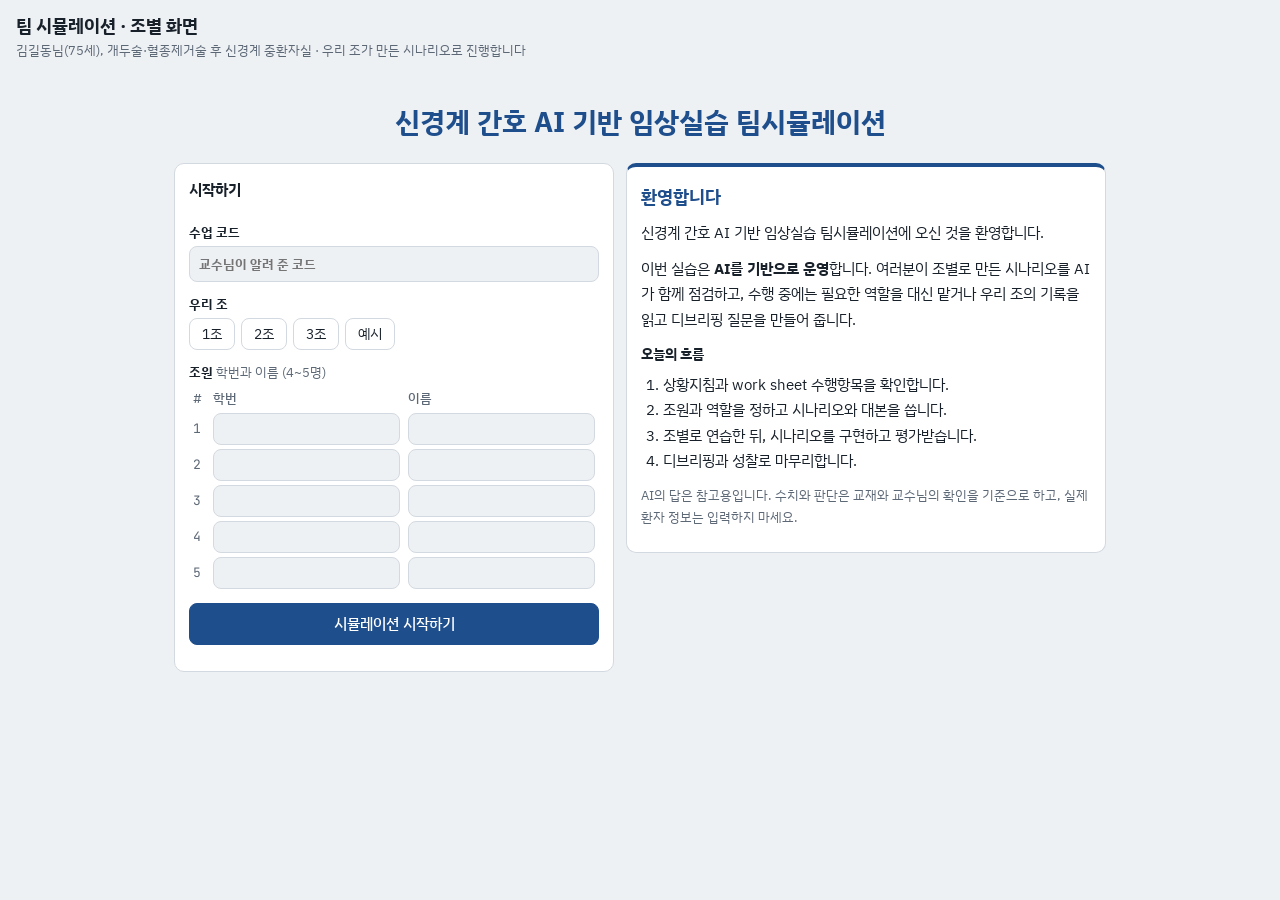
==== commit cfe00766: "Add files via upload" ====
--- a/index.html
+++ b/index.html
@@ -7,7 +7,7 @@
 <link rel="preconnect" href="https://fonts.googleapis.com">
 <link rel="preconnect" href="https://fonts.gstatic.com" crossorigin>
 <link href="https://fonts.googleapis.com/css2?family=IBM+Plex+Sans+KR:wght@400;500;700&family=JetBrains+Mono:wght@500;700&display=swap" rel="stylesheet">
-<link rel="stylesheet" href="style.css">
+<link rel="stylesheet" href="style.css?v=20261109b">
 </head>
 <body>
 <div class="wrap">
@@ -267,8 +267,8 @@
     </section>
   </section>
 </div>
-<script src="config.js"></script>
-<script src="common.js"></script>
+<script>document.write('<script src="config.js?t=' + Date.now() + '"><\/script>');</script>
+<script src="common.js?v=20261109b"></script>
 <script>
 (function(){
   const $ = id => document.getElementById(id);
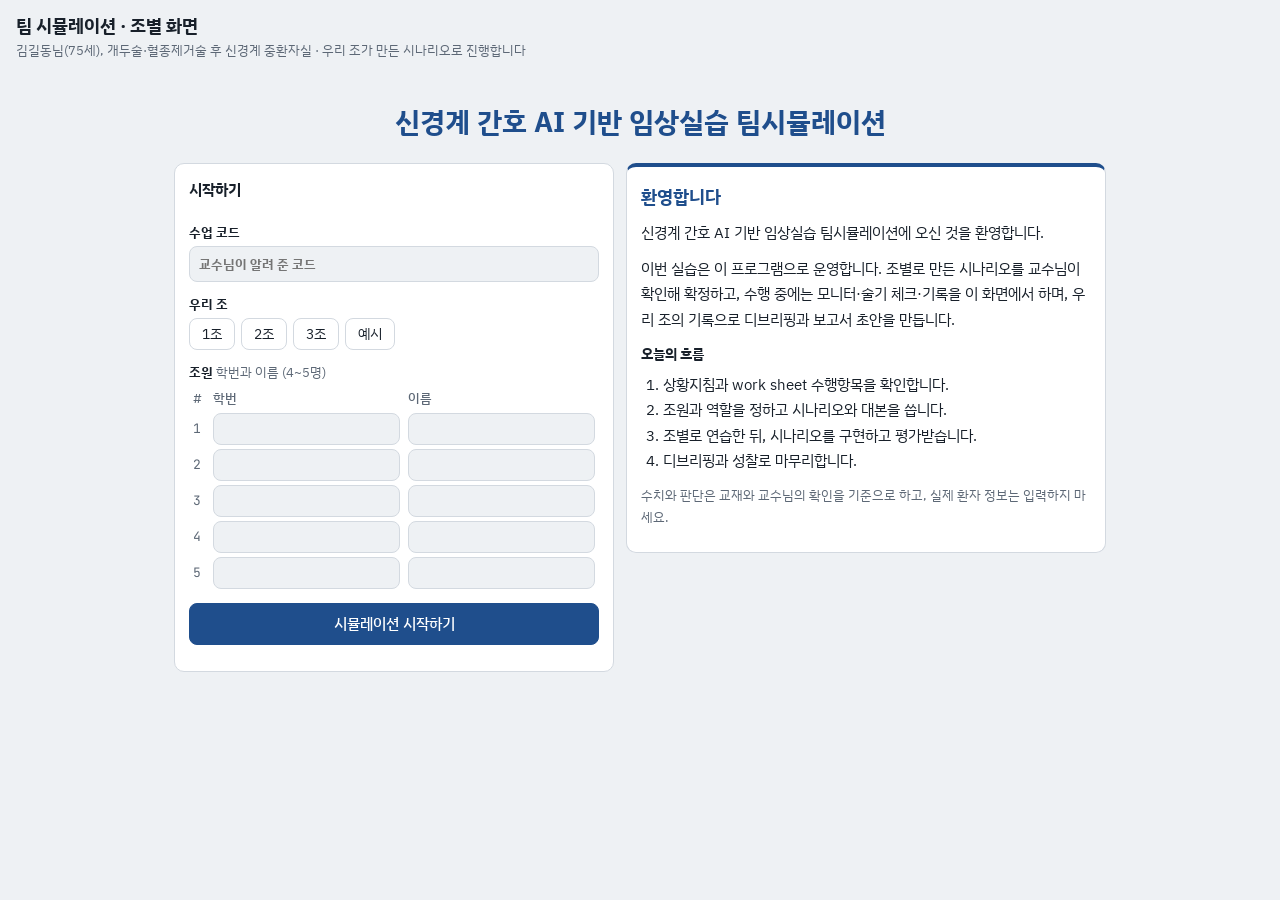
==== commit 3481016d: "Add files via upload" ====
--- a/index.html
+++ b/index.html
@@ -7,13 +7,13 @@
 <link rel="preconnect" href="https://fonts.googleapis.com">
 <link rel="preconnect" href="https://fonts.gstatic.com" crossorigin>
 <link href="https://fonts.googleapis.com/css2?family=IBM+Plex+Sans+KR:wght@400;500;700&family=JetBrains+Mono:wght@500;700&display=swap" rel="stylesheet">
-<link rel="stylesheet" href="style.css?v=20261109b">
+<link rel="stylesheet" href="style.css?v=20261110a">
 </head>
 <body>
 <div class="wrap">
   <div class="bar">
     <div>
-      <h1>팀 시뮬레이션 · 조별 화면</h1>
+      <h1>팀 시뮬레이션 · 조별 화면<span id="dayBadge" class="sub" hidden> · 목요일 (수술 후 1일째 IICP 악화)</span></h1>
       <div class="sub">김길동님(75세), 개두술·혈종제거술 후 신경계 중환자실 · 우리 조가 만든 시나리오로 진행합니다</div>
     </div>
     <span class="sub" id="who"></span>
@@ -46,7 +46,7 @@
     <section class="card welcome" aria-labelledby="welcomeTitle">
       <h2 id="welcomeTitle">환영합니다</h2>
       <p>신경계 간호 AI 기반 임상실습 팀시뮬레이션에 오신 것을 환영합니다.</p>
-      <p>이번 실습은 <b>AI를 기반으로 운영</b>합니다. 여러분이 조별로 만든 시나리오를 AI가 함께 점검하고, 수행 중에는 필요한 역할을 대신 맡거나 우리 조의 기록을 읽고 디브리핑 질문을 만들어 줍니다.</p>
+      <p id="aiIntro">이번 실습은 <b>AI를 기반으로 운영</b>합니다. 여러분이 조별로 만든 시나리오를 AI가 함께 점검하고, 수행 중에는 필요한 역할을 대신 맡거나 우리 조의 기록을 읽고 디브리핑 질문을 만들어 줍니다.</p>
       <h3>오늘의 흐름</h3>
       <ol>
         <li>상황지침과 work sheet 수행항목을 확인합니다.</li>
@@ -54,7 +54,7 @@
         <li>조별로 연습한 뒤, 시나리오를 구현하고 평가받습니다.</li>
         <li>디브리핑과 성찰로 마무리합니다.</li>
       </ol>
-      <p class="sub">AI의 답은 참고용입니다. 수치와 판단은 교재와 교수님의 확인을 기준으로 하고, 실제 환자 정보는 입력하지 마세요.</p>
+      <p class="sub" id="aiCaution">AI의 답은 참고용입니다. 수치와 판단은 교재와 교수님의 확인을 기준으로 하고, 실제 환자 정보는 입력하지 마세요.</p>
     </section>
   </div>
 
@@ -69,7 +69,7 @@
         <p class="caseText"></p>
       </section>
       <div class="card">
-        <h2>수행항목 1~37 <span class="sub">술기 확인 · work sheet</span></h2>
+        <h2 id="skillRefTitle">수행항목 1~37 <span class="sub">술기 확인 · work sheet</span></h2>
         <div class="skillref" id="skillRef"></div>
       </div>
     </section>
@@ -79,19 +79,19 @@
       <div class="grid2">
         <div class="card" style="display:grid;gap:8px;align-content:start">
           <h2>조원 역할</h2>
-          <div class="sub">역할: 의사, 간호사1(리더), 간호사2, 환자, 보호자. 4명인 조는 간호사 1명입니다.</div>
+          <div class="sub">역할: 의사, 간호사1(리더), 간호사2, 환자, 보호자. 4명인 조는 보호자 없이 간호사 2명으로 진행합니다.</div>
           <table class="members" id="roleTable"><thead><tr><th scope="col">#</th><th scope="col">조원</th><th scope="col">역할</th></tr></thead><tbody></tbody></table>
           <div class="row"><button class="btn" id="roleSave" type="button">역할 저장</button><span class="status" id="roleStatus"></span></div>
         </div>
         <div class="card" style="display:grid;gap:8px;align-content:start">
           <h2>시나리오 작성</h2>
-          <p class="sub" style="margin:0">시나리오 카드의 순서대로 역할표, 장면, 대본을 쓰고 교수님께 제출합니다.</p>
+          <p class="sub" style="margin:0" id="writeNote">시나리오 카드의 순서대로 역할표, 장면, 대본을 쓰고 교수님께 제출합니다.</p>
           <div><a class="btn" id="cardLink" target="_blank" rel="noopener">시나리오 카드 열기</a></div>
           <h3 style="margin-top:6px">정해야 하는 사항</h3>
-          <div class="sub">우리 조가 정한 항목을 체크하세요. 14:40 점검 때 함께 확인합니다.</div>
+          <div class="sub" id="decideNote">우리 조가 정한 항목을 체크하세요. 14:40 점검 때 함께 확인합니다.</div>
           <div id="decideList" style="display:grid;gap:4px"></div>
           <details class="refbox" open>
-            <summary><b>학교 자료 기준</b> <span class="sub">의사진료지시서 · 욕창/낙상 측정도구</span></summary>
+            <summary><b>학교 자료 기준</b> <span class="sub" id="refSub">의사진료지시서 · 욕창/낙상 측정도구</span></summary>
             <dl class="kv" id="refList"></dl>
           </details>
         </div>
@@ -110,7 +110,7 @@
           <button class="slot" type="button" id="modeSelf" aria-pressed="true">우리 조 구현</button>
           <button class="slot" type="button" id="modePeer" aria-pressed="false">다른 조 평가</button>
         </div>
-        <div class="sub">구현 순서: 1조 → 2조 → 3조 (조마다 약 15분). 우리 조 차례가 아니면 "다른 조 평가"를 누르고, 지금 구현하는 조를 골라 평가합니다. 세 조가 모두 끝나면 ⑥ 욕창·낙상 개인 평가로 갑니다.</div>
+        <div class="sub" id="peerNote">구현 순서: 1조 → 2조 → 3조 (조마다 약 15분). 우리 조 차례가 아니면 "다른 조 평가"를 누르고, 지금 구현하는 조를 골라 평가합니다. 세 조가 모두 끝나면 ⑥ 욕창·낙상 개인 평가로 갑니다.</div>
       </div>
       <div class="card" id="peerPanel" hidden></div>
       <div class="card runhead" id="runHead">
@@ -268,7 +268,7 @@
   </section>
 </div>
 <script>document.write('<script src="config.js?t=' + Date.now() + '"><\/script>');</script>
-<script src="common.js?v=20261109b"></script>
+<script src="common.js?v=20261110a"></script>
 <script>
 (function(){
   const $ = id => document.getElementById(id);
@@ -287,8 +287,18 @@
 
   const CARD_URL = "https://claude.ai/artifact/PKDr3mEF76buugYnXVXsKy";
   const ROLES = ["의사","간호사1(리더)","간호사2","환자","보호자"];
-  const DECIDE = ["활력징후","동공반사 결과","GCS 및 의식상태","IICP 증상 여부","폐음 (crackle 또는 wheezing)","BST 수치에 따른 RI sliding 수치"];
-  const STAGES = [
+  const DECIDE = TS.IS_THU
+    ? ["장면 1·2 활력징후 (혈압·맥박·호흡의 쿠싱 징후 변화)","장면 1·2 동공 크기·반사 변화","장면 1·2 GCS 및 의식상태 변화","IICP 증상 (두통·구토)","의사에게 할 SBAR 보고 대사","의사 구두 처방과 되읽기, 처방 수행·재사정"]
+    : ["활력징후","동공반사 결과","GCS 및 의식상태","IICP 증상 여부","폐음 (crackle 또는 wheezing)","BST 수치에 따른 RI sliding 수치"];
+  const STAGES = TS.IS_THU ? [
+    {n:1, mark:"①", title:"목요일 상황 제시", time:"13:00"},
+    {n:2, mark:"②", title:"역할 교대·시나리오 수정", time:"13:20"},
+    {n:3, mark:"③", title:"시나리오 점검", time:"14:00"},
+    {n:4, mark:"④", title:"조별 연습", time:"14:10"},
+    {n:5, mark:"⑤", title:"구현 및 평가", time:"15:00"},
+    {n:7, mark:"⑥", title:"디브리핑 및 성찰", time:"15:50"},
+    {n:8, mark:"⑦", title:"정리 및 마무리", time:"16:40"}
+  ] : [
     {n:1, mark:"①", title:"오리엔테이션", time:"13:00"},
     {n:2, mark:"②", title:"역할·시나리오 작성", time:"13:20"},
     {n:3, mark:"③", title:"시나리오 점검", time:"14:40"},
@@ -298,7 +308,18 @@
     {n:7, mark:"⑦", title:"디브리핑 및 성찰", time:"16:30"},
     {n:8, mark:"⑧", title:"정리 및 마무리", time:"16:50"}
   ];
-  const WED_ROW_STAGE = [1,2,3,3,4,5,7,8]; // SCHEDULE 수요일 줄 → 단계 (휴식은 ③에 포함, ⑥ 개인 평가는 ⑤ 시간 안에서 학생이 엶)
+  // SCHEDULE 줄 → 단계. 수요일: 휴식은 ③에 포함, ⑥ 개인 평가는 ⑤ 시간 안에서 학생이 엶. 목요일: 휴식은 ④에 포함, 개인 평가 없음
+  const ROW_STAGE = {[WED]:[1,2,3,3,4,5,7,8], [THU]:[1,2,3,4,4,5,7,8]};
+  if (!TS.AI_ON) $("aiIntro").textContent = "이번 실습은 이 프로그램으로 운영합니다. 조별로 만든 시나리오를 교수님이 확인해 확정하고, 수행 중에는 모니터·술기 체크·기록을 이 화면에서 하며, 우리 조의 기록으로 디브리핑과 보고서 초안을 만듭니다.";
+  if (!TS.AI_ON) $("aiCaution").textContent = "수치와 판단은 교재와 교수님의 확인을 기준으로 하고, 실제 환자 정보는 입력하지 마세요.";
+  if (TS.IS_THU){
+    $("dayBadge").hidden = false;
+    $("skillRefTitle").innerHTML = '목요일 수행항목 <span class="sub">1~11 신경계 재사정 + 38~43 IICP 악화 대처</span>';
+    $("writeNote").textContent = "수요일에 쓴 우리 조 시나리오 카드를 목요일 상황에 맞게 고칩니다: 역할 교대(수요일에 간호사를 하지 않은 학생이 간호사), 장면 1 재사정 수치, 장면 2 IICP 악화 수치와 의사 SBAR 보고·구두 처방 대사.";
+    $("decideNote").textContent = "우리 조가 정한 항목을 체크하세요. 14:00 점검 때 함께 확인합니다.";
+    $("refSub").textContent = "의사진료지시서 · 목요일 구두 처방(예)";
+  }
+  if (TS.IS_THU) $("peerNote").textContent = "구현 순서: 1조 → 2조 → 3조 (조마다 약 15분). 우리 조 차례가 아니면 \"다른 조 평가\"를 누르고, 지금 구현하는 조를 골라 평가합니다. 세 조가 모두 끝나면 디브리핑으로 갑니다.";
 
   let code = "", group = null, sc = null, run = null, stage = 0, lastAuto = null, lastErr = "";
   const runs = {practice:null, eval:null};
@@ -310,11 +331,13 @@
   // 조별 카드 링크 (config.js CARD_URLS) → 없으면 원본 카드
   const cardUrl = () => ((window.TEAM_SIM_CONFIG || {}).CARD_URLS || {})[group] || CARD_URL;
   $("cardLink").href = cardUrl();
+  // AI 없이 진행: AI 역할 칸과 AI 디브리핑 버튼을 숨김
+  if (!TS.AI_ON){ document.querySelector(".aibox").style.display = "none"; $("debriefBtn").parentElement.style.display = "none"; }
   $("cardLink").addEventListener("click", () => { $("cardLink").href = cardUrl(); });
   document.querySelectorAll(".caseText").forEach(p => p.textContent = TS.CASE.text);
   $("mCase").textContent = TS.CASE.short;
   $("assessCase").textContent = TS.ASSESS_CASE;
-  [["의사 오더", TS.REF.order], ["RI sliding", TS.REF.ri]].forEach(([k, v]) => {
+  (TS.IS_THU ? [["의사 오더", TS.REF.order], ["목요일 구두 처방(예)", TS.REF.thu]] : [["의사 오더", TS.REF.order], ["RI sliding", TS.REF.ri]]).forEach(([k, v]) => {
     const dt = document.createElement("dt"); dt.textContent = k; const dd = document.createElement("dd"); dd.textContent = v; $("refList").append(dt, dd);
   });
 
@@ -406,22 +429,22 @@
     $("login").hidden = true; $("runBody").hidden = false; $("schedBox").hidden = false;
     setWho(); drawSkillRef();
     lastAuto = stageForNow();
-    showStage(lastAuto || (dayKey(nowD()) === THU ? 4 : 1));
+    showStage(lastAuto || 1);
   });
 
   // ---------- 단계 탭 ----------
   function stageForNow(){
-    const d = nowD(), hm = hmOf(d);
-    if (dayKey(d) !== WED) return null; // 목요일은 세부 일정 미정 → 처음에 ④를 열고 학생이 고름
-    const rows = TS.SCHEDULE.find(x => x.date === WED).rows;
+    const d = nowD(), hm = hmOf(d), day = dayKey(d);
+    if (!ROW_STAGE[day]) return null; // 수업 날이 아니면 자동 전환 없음
+    const rows = TS.SCHEDULE.find(x => x.date === day).rows;
     if (hm < rows[0][0]) return 1;
     const i = rows.findIndex(r => hm >= r[0] && hm < r[1]);
-    return i >= 0 ? WED_ROW_STAGE[i] : 7;
+    return i >= 0 ? ROW_STAGE[day][i] : 7;
   }
   function drawTabs(){
     const nav = $("stageTabs"); nav.innerHTML = "";
-    const thu = dayKey(nowD()) === THU, auto = stageForNow();
-    STAGES.filter(s => !thu || s.n >= 4).forEach(s => {
+    const thu = false, auto = stageForNow();
+    STAGES.forEach(s => {
       const b = document.createElement("button"); b.type = "button"; b.className = "stab"; b.setAttribute("role", "tab");
       b.setAttribute("aria-selected", String(s.n === stage));
       b.setAttribute("aria-controls", s.n === 4 || s.n === 5 ? "stSim" : "st" + s.n);
@@ -555,7 +578,7 @@
     }
     const roles = el("div"); roles.appendChild(el("h3", "역할"));
     const ul = el("ul", null, "rolelist");
-    (sc.roles || []).forEach(r => { const li = el("li"); li.append(el("b", r.role), document.createTextNode(" · " + (r.aiPlays ? "AI가 맡음" : (r.student || "학생")))); ul.appendChild(li); });
+    (sc.roles || []).forEach(r => { const li = el("li"); li.append(el("b", r.role), document.createTextNode(" · " + (r.aiPlays && TS.AI_ON ? "AI가 맡음" : (r.student || "학생")))); ul.appendChild(li); });
     roles.appendChild(ul); box.appendChild(roles);
     if (sc.ri){ const ri = el("div"); ri.append(el("h3", "RI sliding scale"), el("div", sc.ri, "ribox")); box.appendChild(ri); }
     const grid = el("div", null, "scgrid");
@@ -603,6 +626,7 @@
     const others = TS.GROUPS.filter(g => g.id !== group && g.id !== "ex");
     if (!peerTarget || !others.find(g => g.id === peerTarget)) peerTarget = others[0] ? others[0].id : null;
     box.append(el("h2", "다른 조 평가"), el("div", "지금 구현하는 조를 고르고, 본 대로 술기를 체크한 뒤 잘한 점과 보완할 점을 한마디씩 씁니다. 평가는 교수님과 그 조에게 보입니다.", "sub"));
+    if (TS.IS_THU) box.append(el("div", "볼 점: 어제 기록과 비교해 변화를 말했나 · 담당간호사가 판단을 알리고 역할을 나눴나 · SBAR를 수치로 간결하게 했나 · 구두 처방을 되읽었나 · 처방 수행 뒤 다시 사정했나 · 보호자에게 설명했나. 한마디는 \"언제 + 누가 무엇을 + 왜 중요한지\" 한 문장으로.", "sub"));
     const slots = el("div", null, "slots");
     others.forEach(g => { const b = el("button", g.label, "slot"); b.type = "button"; b.setAttribute("aria-pressed", String(g.id === peerTarget)); b.onclick = () => { peerTarget = g.id; drawPeer(); }; slots.appendChild(b); });
     box.appendChild(slots);
@@ -766,7 +790,7 @@
       if (!v) return; const dt = document.createElement("dt"); dt.textContent = k; const dd = document.createElement("dd"); dd.textContent = v; memo.append(dt, dd);
     });
     memo.hidden = !$("memoToggle").checked;
-    const ais = (sc.roles || []).filter(r => r.aiPlays);
+    const ais = TS.AI_ON ? (sc.roles || []).filter(r => r.aiPlays) : [];
     $("aiNone").hidden = ais.length > 0; $("aiArea").hidden = ais.length === 0;
     if (ais.length && (!run.aiRole || !ais.find(r => r.role === run.aiRole))) run.aiRole = ais[0].role;
     const ar = $("aiRoles"); ar.innerHTML = "";
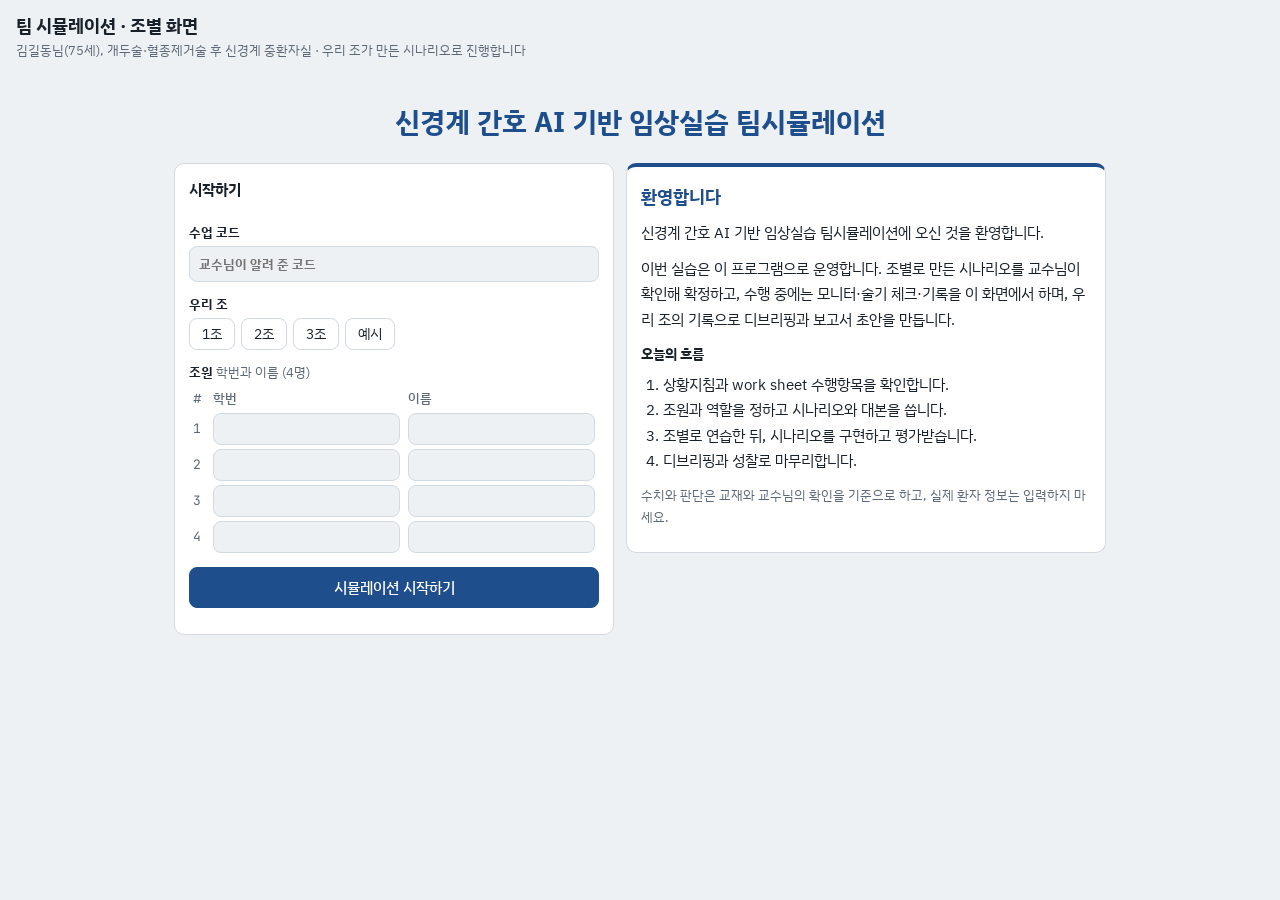
==== commit 15ba7e79: "Add files via upload" ====
--- a/index.html
+++ b/index.html
@@ -7,7 +7,7 @@
 <link rel="preconnect" href="https://fonts.googleapis.com">
 <link rel="preconnect" href="https://fonts.gstatic.com" crossorigin>
 <link href="https://fonts.googleapis.com/css2?family=IBM+Plex+Sans+KR:wght@400;500;700&family=JetBrains+Mono:wght@500;700&display=swap" rel="stylesheet">
-<link rel="stylesheet" href="style.css?v=20261110a">
+<link rel="stylesheet" href="style.css?v=20261110c">
 </head>
 <body>
 <div class="wrap">
@@ -36,7 +36,7 @@
         <div class="slots" id="groupPick"></div>
       </div>
       <div>
-        <div style="font-size:13px;font-weight:700;margin-bottom:4px">조원 <span class="sub" style="font-weight:400">학번과 이름 (4~5명)</span></div>
+        <div style="font-size:13px;font-weight:700;margin-bottom:4px">조원 <span class="sub" style="font-weight:400">학번과 이름 (4명)</span></div>
         <table class="members" id="members"><thead><tr><th scope="col">#</th><th scope="col">학번</th><th scope="col">이름</th></tr></thead><tbody></tbody></table>
       </div>
       <button class="btn" id="enterBtn" type="button">시뮬레이션 시작하기</button>
@@ -70,6 +70,7 @@
       </section>
       <div class="card">
         <h2 id="skillRefTitle">수행항목 1~37 <span class="sub">술기 확인 · work sheet</span></h2>
+        <div class="refbox" style="margin:6px 0 10px"><b>핵심기본간호술 (work sheet)</b> <span class="sub">어디서 하나요</span><dl class="kv" id="coreRef"></dl></div>
         <div class="skillref" id="skillRef"></div>
       </div>
     </section>
@@ -79,7 +80,7 @@
       <div class="grid2">
         <div class="card" style="display:grid;gap:8px;align-content:start">
           <h2>조원 역할</h2>
-          <div class="sub">역할: 의사, 간호사1(리더), 간호사2, 환자, 보호자. 4명인 조는 보호자 없이 간호사 2명으로 진행합니다.</div>
+          <div class="sub">역할 4가지: 의사, 간호사1(리더), 간호사2, 환자. 조마다 4명이고 보호자 역할은 없습니다.</div>
           <table class="members" id="roleTable"><thead><tr><th scope="col">#</th><th scope="col">조원</th><th scope="col">역할</th></tr></thead><tbody></tbody></table>
           <div class="row"><button class="btn" id="roleSave" type="button">역할 저장</button><span class="status" id="roleStatus"></span></div>
         </div>
@@ -198,7 +199,7 @@
             <h2>관찰 메모</h2>
             <div class="row" style="flex-wrap:nowrap">
               <label for="noteBox" style="position:absolute;left:-9999px">관찰 메모</label>
-              <input type="text" id="noteBox" placeholder="예: 보호자에게 혈당 결과를 설명함">
+              <input type="text" id="noteBox" placeholder="예: 환자에게 혈당 결과와 주사 목적을 설명함">
               <button class="btn ghost" id="noteBtn" type="button">기록</button>
             </div>
             <div class="loglist" id="logList"></div>
@@ -268,7 +269,7 @@
   </section>
 </div>
 <script>document.write('<script src="config.js?t=' + Date.now() + '"><\/script>');</script>
-<script src="common.js?v=20261110a"></script>
+<script src="common.js?v=20261110c"></script>
 <script>
 (function(){
   const $ = id => document.getElementById(id);
@@ -286,7 +287,7 @@
   const WED = "2026-11-11", THU = "2026-11-12";
 
   const CARD_URL = "https://claude.ai/artifact/PKDr3mEF76buugYnXVXsKy";
-  const ROLES = ["의사","간호사1(리더)","간호사2","환자","보호자"];
+  const ROLES = ["의사","간호사1(리더)","간호사2","환자"];
   const DECIDE = TS.IS_THU
     ? ["장면 1·2 활력징후 (혈압·맥박·호흡의 쿠싱 징후 변화)","장면 1·2 동공 크기·반사 변화","장면 1·2 GCS 및 의식상태 변화","IICP 증상 (두통·구토)","의사에게 할 SBAR 보고 대사","의사 구두 처방과 되읽기, 처방 수행·재사정"]
     : ["활력징후","동공반사 결과","GCS 및 의식상태","IICP 증상 여부","폐음 (crackle 또는 wheezing)","BST 수치에 따른 RI sliding 수치"];
@@ -357,7 +358,7 @@
   let members = store.get("teamSim:members", []);
   (function drawMembers(){
     const tb = $("members").querySelector("tbody");
-    for (let i=0;i<5;i++){
+    for (let i=0;i<4;i++){
       const m = members[i] || {}, tr = document.createElement("tr");
       const n = document.createElement("td"); n.textContent = i+1;
       const a = document.createElement("td"), b = document.createElement("td");
@@ -499,6 +500,8 @@
 
   // ---------- ① 술기 확인 ----------
   function drawSkillRef(){
+    const core = $("coreRef"); core.innerHTML = "";
+    TS.CORE_SKILLS.forEach(([k, v]) => { const dt = document.createElement("dt"); dt.textContent = k; const dd = document.createElement("dd"); dd.textContent = v; core.append(dt, dd); });
     const box = $("skillRef"); box.innerHTML = "";
     TS.SKILLS.forEach(s => {
       const h = document.createElement("h3"); h.textContent = s.sec + " (" + s.items[0][0] + "~" + s.items[s.items.length-1][0] + ")" + (s.indiv ? " · ⑥ 개인 평가로 측정도구를 이용해 각자 평가" : " · 팀 시뮬레이션");
@@ -626,7 +629,7 @@
     const others = TS.GROUPS.filter(g => g.id !== group && g.id !== "ex");
     if (!peerTarget || !others.find(g => g.id === peerTarget)) peerTarget = others[0] ? others[0].id : null;
     box.append(el("h2", "다른 조 평가"), el("div", "지금 구현하는 조를 고르고, 본 대로 술기를 체크한 뒤 잘한 점과 보완할 점을 한마디씩 씁니다. 평가는 교수님과 그 조에게 보입니다.", "sub"));
-    if (TS.IS_THU) box.append(el("div", "볼 점: 어제 기록과 비교해 변화를 말했나 · 담당간호사가 판단을 알리고 역할을 나눴나 · SBAR를 수치로 간결하게 했나 · 구두 처방을 되읽었나 · 처방 수행 뒤 다시 사정했나 · 보호자에게 설명했나. 한마디는 \"언제 + 누가 무엇을 + 왜 중요한지\" 한 문장으로.", "sub"));
+    if (TS.IS_THU) box.append(el("div", "볼 점: 어제 기록과 비교해 변화를 말했나 · 담당간호사가 판단을 알리고 역할을 나눴나 · SBAR를 수치로 간결하게 했나 · 구두 처방을 되읽었나 · 처방 수행 뒤 다시 사정했나 · 환자에게 말을 걸고 설명했나. 한마디는 \"언제 + 누가 무엇을 + 왜 중요한지\" 한 문장으로.", "sub"));
     const slots = el("div", null, "slots");
     others.forEach(g => { const b = el("button", g.label, "slot"); b.type = "button"; b.setAttribute("aria-pressed", String(g.id === peerTarget)); b.onclick = () => { peerTarget = g.id; drawPeer(); }; slots.appendChild(b); });
     box.appendChild(slots);
